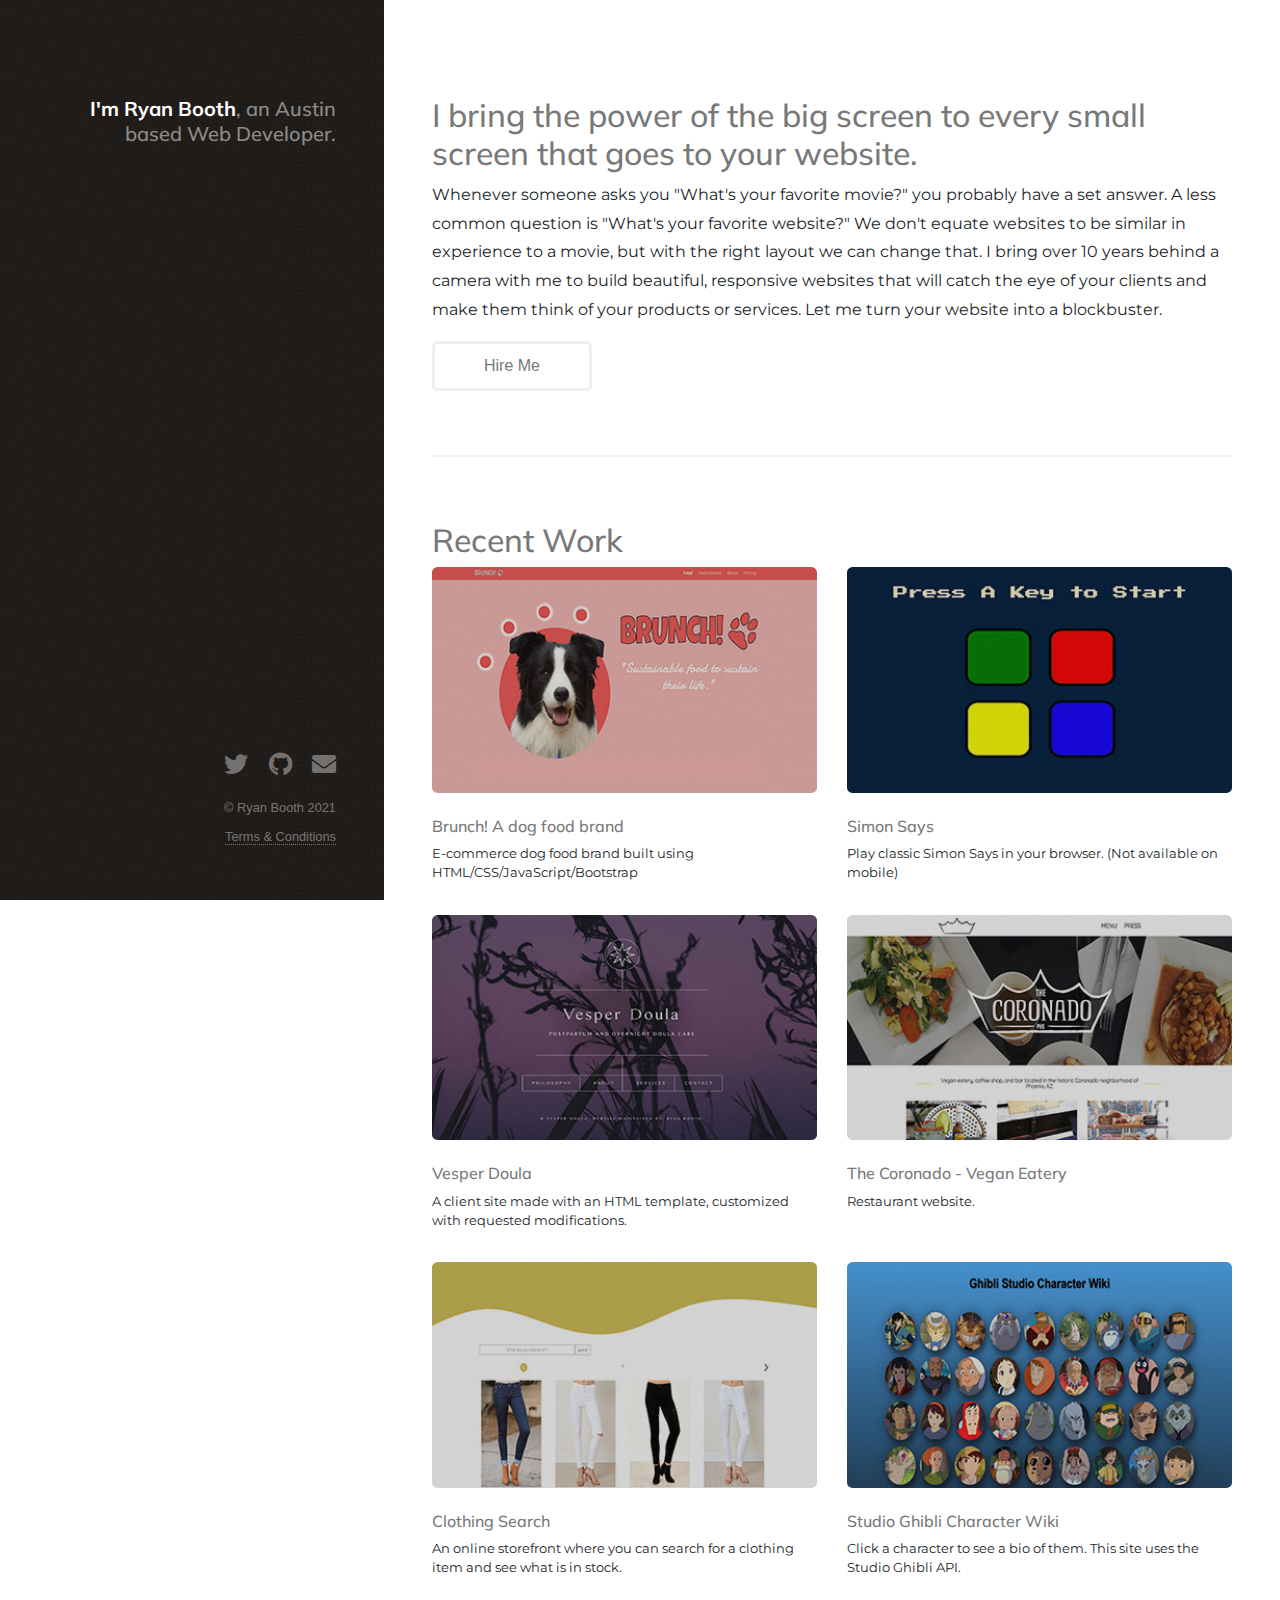
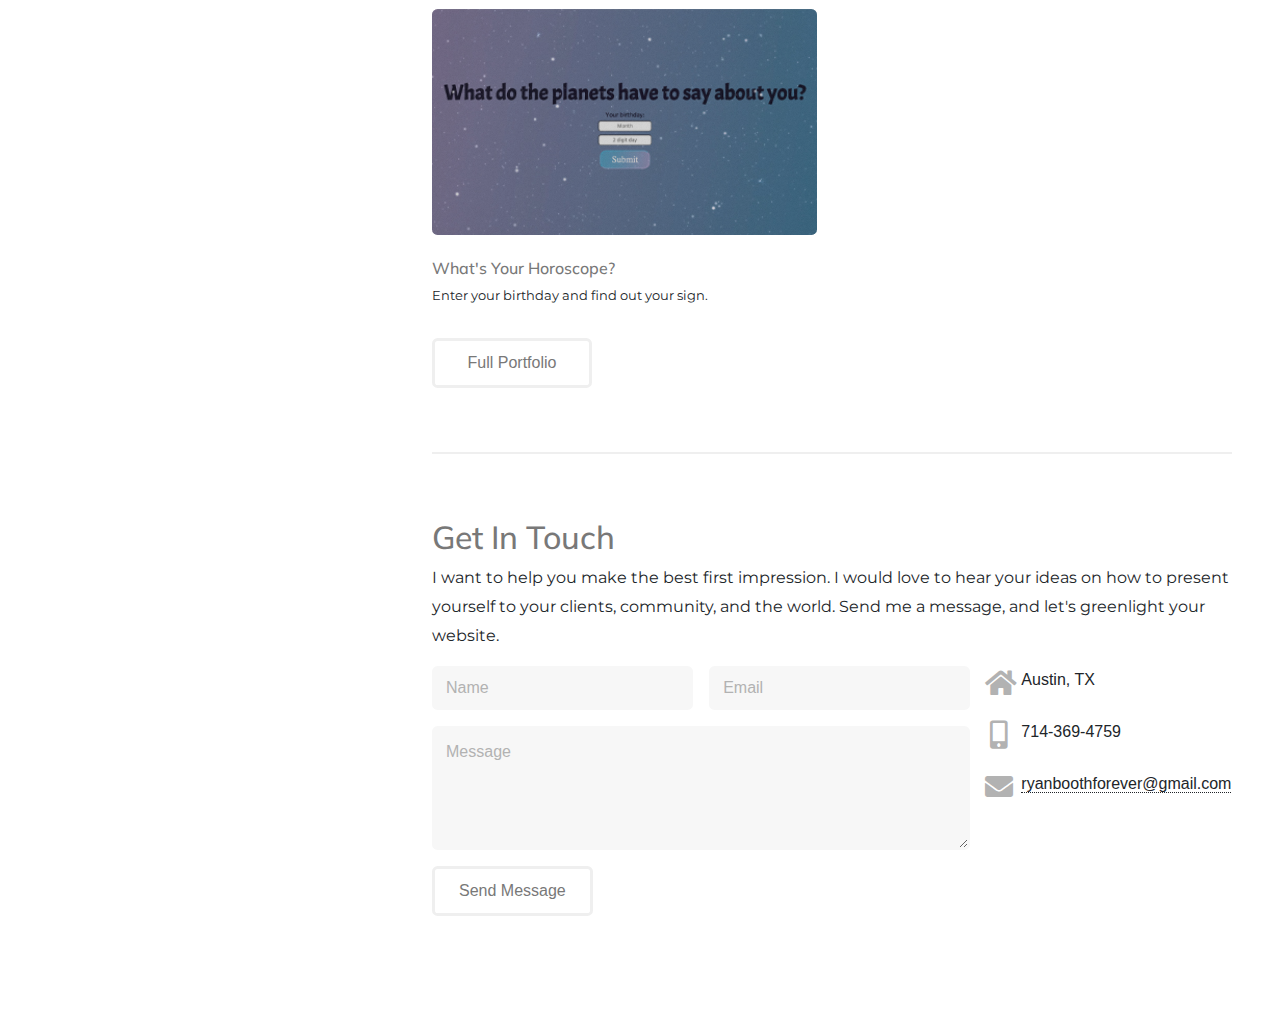
==== index.html @ b6156a95 "Different sized clothing search photo" ====
<!DOCTYPE HTML>
<html>

<head>
	<title>Ryan Booth: Web Developer</title>
	<meta charset="utf-8" />
	<meta name="viewport" content="width=device-width, initial-scale=1, user-scalable=no" />
	<!--Fonts-->
	<link href="https://fonts.googleapis.com/css2?family=Mulish:wght@300;400;500&display=swap" rel="stylesheet">
	<link rel="preconnect" href="https://fonts.gstatic.com">
	<link rel="preconnect" href="https://fonts.gstatic.com">
	<link href="https://fonts.googleapis.com/css2?family=Montserrat&display=swap" rel="stylesheet">
	<!--CSS-->
	<link rel="stylesheet" href="assets/css/main.css" />
	<link rel="stylesheet" href="https://stackpath.bootstrapcdn.com/bootstrap/4.3.1/css/bootstrap.min.css"
		integrity="sha384-ggOyR0iXCbMQv3Xipma34MD+dH/1fQ784/j6cY/iJTQUOhcWr7x9JvoRxT2MZw1T" crossorigin="anonymous">

</head>

<body class="is-preload">

	<!-- Header -->
	<header id="header">
		<div class="inner">

			<h1><strong>I'm Ryan Booth</strong>, an Austin based<br>
				<span class="my-noun">Web Developer.</span>
		</div>
	</header>

	<!-- Main -->
	<div id="main">

		<!-- One -->
		<section id="one">
			<header class="major">
				<h2>I bring the power of the big screen to every small screen that goes to your website.</h2>
			</header>
			<p>Whenever someone asks you "What's your favorite movie?" you probably have a set answer. A less common
				question is "What's your favorite website?" We don't equate websites to be similar in experience to a
				movie, but with the right layout we can change that. I bring over 10 years behind a camera with me to
				build beautiful, responsive websites that will catch the eye of your clients and make them think of your
				products or services. Let me turn your website into a blockbuster.</p>
			<ul class="actions">
				<li><a href="#three" class="button">Hire Me</a></li>
			</ul>
		</section>

		<!-- Two -->
		<section id="two">
			<h2>Recent Work</h2>
			<div class="row">
				<article class="col-6 col-12-xsmall work-item">
					<a href="https://ryanboothforever.github.io/BRUNCH/" class="image fit thumb"><img
							src="images/thumbs/brunch.jpg" alt="" /></a>
					<h3>Brunch! A dog food brand</h3>
					<p>E-commerce dog food brand built using HTML/CSS/JavaScript/Bootstrap</p>
				</article>
				<article class="col-6 col-12-xsmall work-item">
					<a href="https://ryanboothforever.github.io/simon/" class="image fit thumb"><img
							src="images/thumbs/simon.jpg" alt="" /></a>
					<h3>Simon Says</h3>
					<p>Play classic Simon Says in your browser. (Not available on mobile)</p>
				</article>
				<article class="col-6 col-12-xsmall work-item">
					<a href="https://vesperdoula.com" class="image fit thumb"><img src="images/thumbs/vesper.jpg"
							alt="" /></a>
					<h3>Vesper Doula</h3>
					<p>A client site made with an HTML template, customized with requested modifications.</p>
				</article>
				<article class="col-6 col-12-xsmall work-item">
					<a href="https://thecoronadophx.com" class="image fit thumb"><img src="images/thumbs/coronado.jpg"
							alt="" /></a>
					<h3>The Coronado - Vegan Eatery</h3>
					<p>Restaurant website.</p>
				</article>
				<article class="col-6 col-12-xsmall work-item">
					<a href="https://clothing-brand-search.herokuapp.com/" class="image fit thumb"><img
							src="images/thumbs/clothes-search.jpg" alt="" /></a>
					<h3>Clothing Search</h3>
					<p>An online storefront where you can search for a clothing item and see what is in stock.
					</p>
				</article>
				<article class="col-6 col-12-xsmall work-item">
					<a href="https://ryanboothforever.github.io/ghibliapisite/" class="image fit thumb"><img
							src="images/thumbs/ghibli.jpg" alt="" /></a>
					<h3>Studio Ghibli Character Wiki</h3>
					<p>Click a character to see a bio of them. This site uses the Studio Ghibli API.</p>
				</article>
				<article class="col-6 col-12-xsmall work-item">
					<a href="https://ryanboothforever.github.io/horoscope/" class="image fit thumb"><img
							src="images/thumbs/horoscope2.jpg" alt="" /></a>
					<h3>What's Your Horoscope?</h3>
					<p>Enter your birthday and find out your sign.</p>
				</article>
			</div>
			<ul class="actions">
				<li><a href="https://github.com/ryanboothforever" class="button">Full Portfolio</a></li>
			</ul>
		</section>

		<!-- Three -->
		<section id="three">
			<h2>Get In Touch</h2>
			<p>I want to help you make the best first impression. I would love to hear your ideas on how to present
				yourself to your clients, community, and the world. Send me a message, and let's greenlight your
				website.</p>
			<div class="row">
				<div class="col-8 col-12-small">
					<!-- <form action="https://formspree.io/f/xoqpyeky" method="POST"> -->
					<form action="#" method="POST" netlify>
						<div class="row gtr-uniform gtr-50">
							<div class="col-6 col-12-xsmall"><input type="text" name="name" id="name"
									placeholder="Name" /></div>
							<div class="col-6 col-12-xsmall"><input type="email" name="_replyto" id="email"
									placeholder="Email" /></div>
							<div class="col-12"><textarea type="text" name="message" id="message" placeholder="Message"
									rows="4"></textarea>
							</div>
							<ul class="actions">
								<li><input type="submit" value="Send Message" /></li>
							</ul>
						</div>
					</form>

				</div>
				<div class="col-4 col-12-small contact">
					<ul class="labeled-icons">
						<li>
							<h3 class="icon solid fa-home"><span class="label"></span></h3>
							Austin, TX
						</li>
						<li>
							<h3 class="icon solid fa-mobile-alt"><span class="label">Phone</span></h3>
							714-369-4759
						</li>
						<li>
							<h3 class="icon solid fa-envelope"><span class="label">Email</span></h3>
							<a href="#">ryanboothforever@gmail.com</a>
						</li>
					</ul>
				</div>
			</div>
		</section>
		<!-- Calendly badge widget begin -->
		<!-- <div>
	<link href="https://assets.calendly.com/assets/external/widget.css" rel="stylesheet">
	<script src="https://assets.calendly.com/assets/external/widget.js" type="text/javascript" async></script>
	<script type="text/javascript">
		window.onload = function () {
			Calendly.initBadgeWidget({
				url: 'https://calendly.com/ryanboothforever/website-idea-chat',
				text: 'Schedule time with me',
				color: '#00a2ff',
				textColor: '#ffffff',
				branding: false
			});
		}
	</script>
				</div> -->

		<!-- Calendly badge widget end -->
		<!-- Four -->
		<!--
	</div>

	<!-- Footer -->
		<footer id="footer">
			<div class="inner">
				<ul class="icons">
					<li><a href="https://twitter.com/ryanbooth4ever" class="icon brands fa-twitter"><span
								class="label">Twitter</span></a></li>
					<li><a href="https://github.com/ryanboothforever" class="icon brands fa-github"><span
								class="label">Github</span></a></li>
					<li><a href="mailto:ryanboothforever@gmail.com" class="icon solid fa-envelope"><span
								class="label">Email</span></a></li>
				</ul>
				<ul class="copyright">
					<li>&copy; Ryan Booth 2021</li>
					<li><a href="./terms-and-conditions.html">Terms & Conditions</a></li>
				</ul>
			</div>
		</footer>

		<!-- Scripts -->
		<script src="https://ajax.googleapis.com/ajax/libs/jquery/2.1.4/jquery.min.js"></script>
		<script src="https://code.jquery.com/jquery-3.2.1.slim.min.js"
			integrity="sha384-KJ3o2DKtIkvYIK3UENzmM7KCkRr/rE9/Qpg6aAZGJwFDMVNA/GpGFF93hXpG5KkN" crossorigin="anonymous">
		</script>
		<script src="https://cdnjs.cloudflare.com/ajax/libs/popper.js/1.12.9/umd/popper.min.js"
			integrity="sha384-ApNbgh9B+Y1QKtv3Rn7W3mgPxhU9K/ScQsAP7hUibX39j7fakFPskvXusvfa0b4Q" crossorigin="anonymous">
		</script>
		<script src="https://maxcdn.bootstrapcdn.com/bootstrap/4.0.0/js/bootstrap.min.js"
			integrity="sha384-JZR6Spejh4U02d8jOt6vLEHfe/JQGiRRSQQxSfFWpi1MquVdAyjUar5+76PVCmYl" crossorigin="anonymous">
		</script>
		<script src="assets/js/jquery.min.js"></script>
		<!-- <script src="assets/js/jquery.poptrox.min.js"></script> -->
		<script src="assets/js/browser.min.js"></script>
		<script src="assets/js/breakpoints.min.js"></script>
		<script src="assets/js/util.js"></script>
		<script src="assets/js/main.js"></script>

</body>

</html>
---- assets/css/main.css ----
@import url("fontawesome-all.min.css");
@import url("https://fonts.googleapis.com/css?family=Source+Sans+Pro:400,400italic");

html, body, div, span, applet, object,
iframe, h1, h2, h3, h4, h5, h6, p, blockquote,
pre, a, abbr, acronym, address, big, cite,
code, del, dfn, em, img, ins, kbd, q, s, samp,
small, strike, strong, sub, sup, tt, var, b,
u, i, center, dl, dt, dd, ol, ul, li, fieldset,
form, label, legend, table, caption, tbody,
tfoot, thead, tr, th, td, article, aside,
canvas, details, embed, figure, figcaption,
footer, header, hgroup, menu, nav, output, ruby,
section, summary, time, mark, audio, video {
	margin: 0;
	padding: 0;
	border: 0;
	font-size: 100%;
	font: inherit;
	vertical-align: baseline;}

article, aside, details, figcaption, figure,
footer, header, hgroup, menu, nav, section {
	display: block;}

body {
	line-height: 1;
}

ol, ul {
	list-style: none;
}

blockquote, q {
	quotes: none;
}

	blockquote:before, blockquote:after, q:before, q:after {
		content: '';
		content: none;
	}

table {
	border-collapse: collapse;
	border-spacing: 0;
}

body {
	-webkit-text-size-adjust: none;
}

mark {
	background-color: transparent;
	color: inherit;
}

input::-moz-focus-inner {
	border: 0;
	padding: 0;
}

input, select, textarea {
	-moz-appearance: none;
	-webkit-appearance: none;
	-ms-appearance: none;
	appearance: none;
}

/* Basic */

	html {
		box-sizing: border-box;
	}

	*, *:before, *:after {
		box-sizing: inherit;
	}

	body {
		background: #fff;
	}

		body.is-preload *, body.is-preload *:before, body.is-preload *:after {
			-moz-animation: none !important;
			-webkit-animation: none !important;
			-ms-animation: none !important;
			animation: none !important;
			-moz-transition: none !important;
			-webkit-transition: none !important;
			-ms-transition: none !important;
			transition: none !important;
		}

	body, input, select, textarea {
		color: #a2a2a2;
		font-family: "Source Sans Pro", Helvetica, sans-serif;
		font-size: 62.5%;
		font-weight: 400;
		line-height: 1.75em;
	}

	a {
		-moz-transition: color 0.2s ease-in-out, border-color 0.2s ease-in-out;
		-webkit-transition: color 0.2s ease-in-out, border-color 0.2s ease-in-out;
		-ms-transition: color 0.2s ease-in-out, border-color 0.2s ease-in-out;
		transition: color 0.2s ease-in-out, border-color 0.2s ease-in-out;
		border-bottom: dotted 1px;
		color: #49bf9d;
		text-decoration: none;
	}

		a:hover {
			border-bottom-color: transparent;
			color: #49bf9d !important;
			text-decoration: none;
		}

	strong, b {
		color: #787878;
		font-weight: 400;
	}

	em, i {
		font-style: italic;
	}

	p {
		font-family: "Montserrat", sans-serif;
		margin: 0 0 2em 0;
		line-height: 1.8rem;
	}

	h1, h2, h3, h4, h5, h6 {
		font-family: "Mulish", sans-serif;
		color: #787878;
		font-weight: 400;
		line-height: 1em;
		margin: 0 0 1em 0;
	}

		h1 a, h2 a, h3 a, h4 a, h5 a, h6 a {
			color: inherit;
			text-decoration: none;
		}

	h1 {
		
		font-size: 2em;
		line-height: 1em;
	}

	h2 {
		
		font-weight: 300;
		font-size: 1.5em;
		line-height: 1.5em;
	}

	h3 {
		font-size: 1.25em;
		line-height: 1.5em;
	}

	h4 {
		font-size: 1.1em;
		line-height: 1.5em;
	}

	h5 {
		font-size: 0.9em;
		line-height: 1.5em;
	}

	h6 {
		font-size: 0.7em;
		line-height: 1.5em;
	}

	sub {
		font-size: 0.8em;
		position: relative;
		top: 0.5em;
	}

	sup {
		font-size: 0.8em;
		position: relative;
		top: -0.5em;
	}

	hr {
		border: 0;
		border-bottom: solid 2px #efefef;
		margin: 2em 0;
	}

		hr.major {
			margin: 3em 0;
		}

	blockquote {
		border-left: solid 6px #efefef;
		font-style: italic;
		margin: 0 0 2em 0;
		padding: 0.5em 0 0.5em 1.5em;
	}

	code {
		background: #f7f7f7;
		border-radius: 0.35em;
		border: solid 2px #efefef;
		font-family: "Courier New", monospace;
		font-size: 0.9em;
		margin: 0 0.25em;
		padding: 0.25em 0.65em;
	}

	pre {
		-webkit-overflow-scrolling: touch;
		font-family: "Courier New", monospace;
		font-size: 0.9em;
		margin: 0 0 2em 0;
	}

		pre code {
			display: block;
			line-height: 1.75em;
			padding: 1em 1.5em;
			overflow-x: auto;
		}

	.align-left {
		text-align: left;
	}

	.align-center {
		text-align: center;
	}

	.align-right {
		text-align: right;
	}

/* Container */

	.container {
		margin: 0 auto;
		max-width: calc(100% - 4em);
		width: 100%;
	}

		.container.xsmall {
			width: 25%;
		}

		.container.small {
			width: 50%;
		}

		.container.medium {
			width: 75%;
		}

		.container.large {
			width: 125%;
		}

		.container.xlarge {
			width: 150%;
		}

		.container.max {
			width: 100%;
		}

		@media screen and (max-width: 980px) {

			.container {
				width: 100% !important;
				max-width: 100% !important;
			}

		}

		@media screen and (max-width: 480px) {

			.container {
				max-width: calc(100% - 3em);
			}

		}

/* Row */

	.row {
		display: flex;
		flex-wrap: wrap;
		box-sizing: border-box;
		align-items: stretch;
	}

		.row > * {
			box-sizing: border-box;
		}

		.row.gtr-uniform > * > :last-child {
			margin-bottom: 0;
		}

		.row.aln-left {
			justify-content: flex-start;
		}

		.row.aln-center {
			justify-content: center;
		}

		.row.aln-right {
			justify-content: flex-end;
		}

		.row.aln-top {
			align-items: flex-start;
		}

		.row.aln-middle {
			align-items: center;
		}

		.row.aln-bottom {
			align-items: flex-end;
		}

		.row > .imp {
			order: -1;
		}

		.row > .col-1 {
			width: 8.33333%;
		}

		.row > .off-1 {
			margin-left: 8.33333%;
		}

		.row > .col-2 {
			width: 16.66667%;
		}

		.row > .off-2 {
			margin-left: 16.66667%;
		}

		.row > .col-3 {
			width: 25%;
		}

		.row > .off-3 {
			margin-left: 25%;
		}

		.row > .col-4 {
			width: 33.33333%;
		}

		.row > .off-4 {
			margin-left: 33.33333%;
		}

		.row > .col-5 {
			width: 41.66667%;
		}

		.row > .off-5 {
			margin-left: 41.66667%;
		}

		.row > .col-6 {
			width: 50%;
		}

		.row > .off-6 {
			margin-left: 50%;
		}

		.row > .col-7 {
			width: 58.33333%;
		}

		.row > .off-7 {
			margin-left: 58.33333%;
		}

		.row > .col-8 {
			width: 66.66667%;
		}

		.row > .off-8 {
			margin-left: 66.66667%;
		}

		.row > .col-9 {
			width: 75%;
		}

		.row > .off-9 {
			margin-left: 75%;
		}

		.row > .col-10 {
			width: 83.33333%;
		}

		.row > .off-10 {
			margin-left: 83.33333%;
		}

		.row > .col-11 {
			width: 91.66667%;
		}

		.row > .off-11 {
			margin-left: 91.66667%;
		}

		.row > .col-12 {
			width: 100%;
		}

		.row > .off-12 {
			margin-left: 100%;
		}

		.row.gtr-0 {
			margin-top: 0;
			margin-left: 0em;
		}

			.row.gtr-0 > * {
				padding: 0 0 0 0em;
			}

			.row.gtr-0.gtr-uniform {
				margin-top: 0em;
			}

				.row.gtr-0.gtr-uniform > * {
					padding-top: 0em;
				}

		.row.gtr-25 {
			margin-top: 0;
			margin-left: -0.625em;
		}

			.row.gtr-25 > * {
				padding: 0 0 0 0.625em;
			}

			.row.gtr-25.gtr-uniform {
				margin-top: -0.625em;
			}

				.row.gtr-25.gtr-uniform > * {
					padding-top: 0.625em;
				}

		.row.gtr-50 {
			margin-top: 0;
			margin-left: -1.25em;
		}

			.row.gtr-50 > * {
				padding: 0 0 0 1.25em;
			}

			.row.gtr-50.gtr-uniform {
				margin-top: -1.25em;
			}

				.row.gtr-50.gtr-uniform > * {
					padding-top: 1.25em;
				}

		.row {
			margin-top: 0;
			margin-left: -2.5em;
		}

			.row > * {
				padding: 0 0 0 2.5em;
			}

			.row.gtr-uniform {
				margin-top: -2.5em;
			}

				.row.gtr-uniform > * {
					padding-top: 2.5em;
				}

		.row.gtr-150 {
			margin-top: 0;
			margin-left: -3.75em;
		}

			.row.gtr-150 > * {
				padding: 0 0 0 3.75em;
			}

			.row.gtr-150.gtr-uniform {
				margin-top: -3.75em;
			}

				.row.gtr-150.gtr-uniform > * {
					padding-top: 3.75em;
				}

		.row.gtr-200 {
			margin-top: 0;
			margin-left: -5em;
		}

			.row.gtr-200 > * {
				padding: 0 0 0 5em;
			}

			.row.gtr-200.gtr-uniform {
				margin-top: -5em;
			}

				.row.gtr-200.gtr-uniform > * {
					padding-top: 5em;
				}

		@media screen and (max-width: 1800px) {

			.row {
				display: flex;
				flex-wrap: wrap;
				box-sizing: border-box;
				align-items: stretch;
			}

				.row > * {
					box-sizing: border-box;
				}

				.row.gtr-uniform > * > :last-child {
					margin-bottom: 0;
				}

				.row.aln-left {
					justify-content: flex-start;
				}

				.row.aln-center {
					justify-content: center;
				}

				.row.aln-right {
					justify-content: flex-end;
				}

				.row.aln-top {
					align-items: flex-start;
				}

				.row.aln-middle {
					align-items: center;
				}

				.row.aln-bottom {
					align-items: flex-end;
				}

				.row > .imp-xlarge {
					order: -1;
				}

				.row > .col-1-xlarge {
					width: 8.33333%;
				}

				.row > .off-1-xlarge {
					margin-left: 8.33333%;
				}

				.row > .col-2-xlarge {
					width: 16.66667%;
				}

				.row > .off-2-xlarge {
					margin-left: 16.66667%;
				}

				.row > .col-3-xlarge {
					width: 25%;
				}

				.row > .off-3-xlarge {
					margin-left: 25%;
				}

				.row > .col-4-xlarge {
					width: 33.33333%;
				}

				.row > .off-4-xlarge {
					margin-left: 33.33333%;
				}

				.row > .col-5-xlarge {
					width: 41.66667%;
				}

				.row > .off-5-xlarge {
					margin-left: 41.66667%;
				}

				.row > .col-6-xlarge {
					width: 50%;
				}

				.row > .off-6-xlarge {
					margin-left: 50%;
				}

				.row > .col-7-xlarge {
					width: 58.33333%;
				}

				.row > .off-7-xlarge {
					margin-left: 58.33333%;
				}

				.row > .col-8-xlarge {
					width: 66.66667%;
				}

				.row > .off-8-xlarge {
					margin-left: 66.66667%;
				}

				.row > .col-9-xlarge {
					width: 75%;
				}

				.row > .off-9-xlarge {
					margin-left: 75%;
				}

				.row > .col-10-xlarge {
					width: 83.33333%;
				}

				.row > .off-10-xlarge {
					margin-left: 83.33333%;
				}

				.row > .col-11-xlarge {
					width: 91.66667%;
				}

				.row > .off-11-xlarge {
					margin-left: 91.66667%;
				}

				.row > .col-12-xlarge {
					width: 100%;
				}

				.row > .off-12-xlarge {
					margin-left: 100%;
				}

				.row.gtr-0 {
					margin-top: 0;
					margin-left: 0em;
				}

					.row.gtr-0 > * {
						padding: 0 0 0 0em;
					}

					.row.gtr-0.gtr-uniform {
						margin-top: 0em;
					}

						.row.gtr-0.gtr-uniform > * {
							padding-top: 0em;
						}

				.row.gtr-25 {
					margin-top: 0;
					margin-left: -0.625em;
				}

					.row.gtr-25 > * {
						padding: 0 0 0 0.625em;
					}

					.row.gtr-25.gtr-uniform {
						margin-top: -0.625em;
					}

						.row.gtr-25.gtr-uniform > * {
							padding-top: 0.625em;
						}

				.row.gtr-50 {
					margin-top: 0;
					margin-left: -1.25em;
				}

					.row.gtr-50 > * {
						padding: 0 0 0 1.25em;
					}

					.row.gtr-50.gtr-uniform {
						margin-top: -1.25em;
					}

						.row.gtr-50.gtr-uniform > * {
							padding-top: 1.25em;
						}

				.row {
					margin-top: 0;
					margin-left: -2.5em;
				}

					.row > * {
						padding: 0 0 0 2.5em;
					}

					.row.gtr-uniform {
						margin-top: -2.5em;
					}

						.row.gtr-uniform > * {
							padding-top: 2.5em;
						}

				.row.gtr-150 {
					margin-top: 0;
					margin-left: -3.75em;
				}

					.row.gtr-150 > * {
						padding: 0 0 0 3.75em;
					}

					.row.gtr-150.gtr-uniform {
						margin-top: -3.75em;
					}

						.row.gtr-150.gtr-uniform > * {
							padding-top: 3.75em;
						}

				.row.gtr-200 {
					margin-top: 0;
					margin-left: -5em;
				}

					.row.gtr-200 > * {
						padding: 0 0 0 5em;
					}

					.row.gtr-200.gtr-uniform {
						margin-top: -5em;
					}

						.row.gtr-200.gtr-uniform > * {
							padding-top: 5em;
						}

		}

		@media screen and (max-width: 1280px) {

			.row {
				display: flex;
				flex-wrap: wrap;
				box-sizing: border-box;
				align-items: stretch;
			}

				.row > * {
					box-sizing: border-box;
				}

				.row.gtr-uniform > * > :last-child {
					margin-bottom: 0;
				}

				.row.aln-left {
					justify-content: flex-start;
				}

				.row.aln-center {
					justify-content: center;
				}

				.row.aln-right {
					justify-content: flex-end;
				}

				.row.aln-top {
					align-items: flex-start;
				}

				.row.aln-middle {
					align-items: center;
				}

				.row.aln-bottom {
					align-items: flex-end;
				}

				.row > .imp-large {
					order: -1;
				}

				.row > .col-1-large {
					width: 8.33333%;
				}

				.row > .off-1-large {
					margin-left: 8.33333%;
				}

				.row > .col-2-large {
					width: 16.66667%;
				}

				.row > .off-2-large {
					margin-left: 16.66667%;
				}

				.row > .col-3-large {
					width: 25%;
				}

				.row > .off-3-large {
					margin-left: 25%;
				}

				.row > .col-4-large {
					width: 33.33333%;
				}

				.row > .off-4-large {
					margin-left: 33.33333%;
				}

				.row > .col-5-large {
					width: 41.66667%;
				}

				.row > .off-5-large {
					margin-left: 41.66667%;
				}

				.row > .col-6-large {
					width: 50%;
				}

				.row > .off-6-large {
					margin-left: 50%;
				}

				.row > .col-7-large {
					width: 58.33333%;
				}

				.row > .off-7-large {
					margin-left: 58.33333%;
				}

				.row > .col-8-large {
					width: 66.66667%;
				}

				.row > .off-8-large {
					margin-left: 66.66667%;
				}

				.row > .col-9-large {
					width: 75%;
				}

				.row > .off-9-large {
					margin-left: 75%;
				}

				.row > .col-10-large {
					width: 83.33333%;
				}

				.row > .off-10-large {
					margin-left: 83.33333%;
				}

				.row > .col-11-large {
					width: 91.66667%;
				}

				.row > .off-11-large {
					margin-left: 91.66667%;
				}

				.row > .col-12-large {
					width: 100%;
				}

				.row > .off-12-large {
					margin-left: 100%;
				}

				.row.gtr-0 {
					margin-top: 0;
					margin-left: 0em;
				}

					.row.gtr-0 > * {
						padding: 0 0 0 0em;
					}

					.row.gtr-0.gtr-uniform {
						margin-top: 0em;
					}

						.row.gtr-0.gtr-uniform > * {
							padding-top: 0em;
						}

				.row.gtr-25 {
					margin-top: 0;
					margin-left: -0.5em;
				}

					.row.gtr-25 > * {
						padding: 0 0 0 0.5em;
					}

					.row.gtr-25.gtr-uniform {
						margin-top: -0.5em;
					}

						.row.gtr-25.gtr-uniform > * {
							padding-top: 0.5em;
						}

				.row.gtr-50 {
					margin-top: 0;
					margin-left: -1em;
				}

					.row.gtr-50 > * {
						padding: 0 0 0 1em;
					}

					.row.gtr-50.gtr-uniform {
						margin-top: -1em;
					}

						.row.gtr-50.gtr-uniform > * {
							padding-top: 1em;
						}

				.row {
					margin-top: 0;
					margin-left: -2em;
				}

					.row > * {
						padding: 0 0 0 2em;
					}

					.row.gtr-uniform {
						margin-top: -2em;
					}

						.row.gtr-uniform > * {
							padding-top: 2em;
						}

				.row.gtr-150 {
					margin-top: 0;
					margin-left: -3em;
				}

					.row.gtr-150 > * {
						padding: 0 0 0 3em;
					}

					.row.gtr-150.gtr-uniform {
						margin-top: -3em;
					}

						.row.gtr-150.gtr-uniform > * {
							padding-top: 3em;
						}

				.row.gtr-200 {
					margin-top: 0;
					margin-left: -4em;
				}

					.row.gtr-200 > * {
						padding: 0 0 0 4em;
					}

					.row.gtr-200.gtr-uniform {
						margin-top: -4em;
					}

						.row.gtr-200.gtr-uniform > * {
							padding-top: 4em;
						}

		}

		@media screen and (max-width: 980px) {

			.row {
				display: flex;
				flex-wrap: wrap;
				box-sizing: border-box;
				align-items: stretch;
			}

				.row > * {
					box-sizing: border-box;
				}

				.row.gtr-uniform > * > :last-child {
					margin-bottom: 0;
				}

				.row.aln-left {
					justify-content: flex-start;
				}

				.row.aln-center {
					justify-content: center;
				}

				.row.aln-right {
					justify-content: flex-end;
				}

				.row.aln-top {
					align-items: flex-start;
				}

				.row.aln-middle {
					align-items: center;
				}

				.row.aln-bottom {
					align-items: flex-end;
				}

				.row > .imp-medium {
					order: -1;
				}

				.row > .col-1-medium {
					width: 8.33333%;
				}

				.row > .off-1-medium {
					margin-left: 8.33333%;
				}

				.row > .col-2-medium {
					width: 16.66667%;
				}

				.row > .off-2-medium {
					margin-left: 16.66667%;
				}

				.row > .col-3-medium {
					width: 25%;
				}

				.row > .off-3-medium {
					margin-left: 25%;
				}

				.row > .col-4-medium {
					width: 33.33333%;
				}

				.row > .off-4-medium {
					margin-left: 33.33333%;
				}

				.row > .col-5-medium {
					width: 41.66667%;
				}

				.row > .off-5-medium {
					margin-left: 41.66667%;
				}

				.row > .col-6-medium {
					width: 50%;
				}

				.row > .off-6-medium {
					margin-left: 50%;
				}

				.row > .col-7-medium {
					width: 58.33333%;
				}

				.row > .off-7-medium {
					margin-left: 58.33333%;
				}

				.row > .col-8-medium {
					width: 66.66667%;
				}

				.row > .off-8-medium {
					margin-left: 66.66667%;
				}

				.row > .col-9-medium {
					width: 75%;
				}

				.row > .off-9-medium {
					margin-left: 75%;
				}

				.row > .col-10-medium {
					width: 83.33333%;
				}

				.row > .off-10-medium {
					margin-left: 83.33333%;
				}

				.row > .col-11-medium {
					width: 91.66667%;
				}

				.row > .off-11-medium {
					margin-left: 91.66667%;
				}

				.row > .col-12-medium {
					width: 100%;
				}

				.row > .off-12-medium {
					margin-left: 100%;
				}

				.row.gtr-0 {
					margin-top: 0;
					margin-left: 0em;
				}

					.row.gtr-0 > * {
						padding: 0 0 0 0em;
					}

					.row.gtr-0.gtr-uniform {
						margin-top: 0em;
					}

						.row.gtr-0.gtr-uniform > * {
							padding-top: 0em;
						}

				.row.gtr-25 {
					margin-top: 0;
					margin-left: -0.5em;
				}

					.row.gtr-25 > * {
						padding: 0 0 0 0.5em;
					}

					.row.gtr-25.gtr-uniform {
						margin-top: -0.5em;
					}

						.row.gtr-25.gtr-uniform > * {
							padding-top: 0.5em;
						}

				.row.gtr-50 {
					margin-top: 0;
					margin-left: -1em;
				}

					.row.gtr-50 > * {
						padding: 0 0 0 1em;
					}

					.row.gtr-50.gtr-uniform {
						margin-top: -1em;
					}

						.row.gtr-50.gtr-uniform > * {
							padding-top: 1em;
						}

				.row {
					margin-top: 0;
					margin-left: -2em;
				}

					.row > * {
						padding: 0 0 0 2em;
					}

					.row.gtr-uniform {
						margin-top: -2em;
					}

						.row.gtr-uniform > * {
							padding-top: 2em;
						}

				.row.gtr-150 {
					margin-top: 0;
					margin-left: -3em;
				}

					.row.gtr-150 > * {
						padding: 0 0 0 3em;
					}

					.row.gtr-150.gtr-uniform {
						margin-top: -3em;
					}

						.row.gtr-150.gtr-uniform > * {
							padding-top: 3em;
						}

				.row.gtr-200 {
					margin-top: 0;
					margin-left: -4em;
				}

					.row.gtr-200 > * {
						padding: 0 0 0 4em;
					}

					.row.gtr-200.gtr-uniform {
						margin-top: -4em;
					}

						.row.gtr-200.gtr-uniform > * {
							padding-top: 4em;
						}

		}

		@media screen and (max-width: 736px) {

			.row {
				display: flex;
				flex-wrap: wrap;
				box-sizing: border-box;
				align-items: stretch;
			}

				.row > * {
					box-sizing: border-box;
				}

				.row.gtr-uniform > * > :last-child {
					margin-bottom: 0;
				}

				.row.aln-left {
					justify-content: flex-start;
				}

				.row.aln-center {
					justify-content: center;
				}

				.row.aln-right {
					justify-content: flex-end;
				}

				.row.aln-top {
					align-items: flex-start;
				}

				.row.aln-middle {
					align-items: center;
				}

				.row.aln-bottom {
					align-items: flex-end;
				}

				.row > .imp-small {
					order: -1;
				}

				.row > .col-1-small {
					width: 8.33333%;
				}

				.row > .off-1-small {
					margin-left: 8.33333%;
				}

				.row > .col-2-small {
					width: 16.66667%;
				}

				.row > .off-2-small {
					margin-left: 16.66667%;
				}

				.row > .col-3-small {
					width: 25%;
				}

				.row > .off-3-small {
					margin-left: 25%;
				}

				.row > .col-4-small {
					width: 33.33333%;
				}

				.row > .off-4-small {
					margin-left: 33.33333%;
				}

				.row > .col-5-small {
					width: 41.66667%;
				}

				.row > .off-5-small {
					margin-left: 41.66667%;
				}

				.row > .col-6-small {
					width: 50%;
				}

				.row > .off-6-small {
					margin-left: 50%;
				}

				.row > .col-7-small {
					width: 58.33333%;
				}

				.row > .off-7-small {
					margin-left: 58.33333%;
				}

				.row > .col-8-small {
					width: 66.66667%;
				}

				.row > .off-8-small {
					margin-left: 66.66667%;
				}

				.row > .col-9-small {
					width: 75%;
				}

				.row > .off-9-small {
					margin-left: 75%;
				}

				.row > .col-10-small {
					width: 83.33333%;
				}

				.row > .off-10-small {
					margin-left: 83.33333%;
				}

				.row > .col-11-small {
					width: 91.66667%;
				}

				.row > .off-11-small {
					margin-left: 91.66667%;
				}

				.row > .col-12-small {
					width: 100%;
				}

				.row > .off-12-small {
					margin-left: 100%;
				}

				.row.gtr-0 {
					margin-top: 0;
					margin-left: 0em;
				}

					.row.gtr-0 > * {
						padding: 0 0 0 0em;
					}

					.row.gtr-0.gtr-uniform {
						margin-top: 0em;
					}

						.row.gtr-0.gtr-uniform > * {
							padding-top: 0em;
						}

				.row.gtr-25 {
					margin-top: 0;
					margin-left: -0.375em;
				}

					.row.gtr-25 > * {
						padding: 0 0 0 0.375em;
					}

					.row.gtr-25.gtr-uniform {
						margin-top: -0.375em;
					}

						.row.gtr-25.gtr-uniform > * {
							padding-top: 0.375em;
						}

				.row.gtr-50 {
					margin-top: 0;
					margin-left: -0.75em;
				}

					.row.gtr-50 > * {
						padding: 0 0 0 0.75em;
					}

					.row.gtr-50.gtr-uniform {
						margin-top: -0.75em;
					}

						.row.gtr-50.gtr-uniform > * {
							padding-top: 0.75em;
						}

				.row {
					margin-top: 0;
					margin-left: -1.5em;
				}

					.row > * {
						padding: 0 0 0 1.5em;
					}

					.row.gtr-uniform {
						margin-top: -1.5em;
					}

						.row.gtr-uniform > * {
							padding-top: 1.5em;
						}

				.row.gtr-150 {
					margin-top: 0;
					margin-left: -2.25em;
				}

					.row.gtr-150 > * {
						padding: 0 0 0 2.25em;
					}

					.row.gtr-150.gtr-uniform {
						margin-top: -2.25em;
					}

						.row.gtr-150.gtr-uniform > * {
							padding-top: 2.25em;
						}

				.row.gtr-200 {
					margin-top: 0;
					margin-left: -3em;
				}

					.row.gtr-200 > * {
						padding: 0 0 0 3em;
					}

					.row.gtr-200.gtr-uniform {
						margin-top: -3em;
					}

						.row.gtr-200.gtr-uniform > * {
							padding-top: 3em;
						}

		}

		@media screen and (max-width: 480px) {

			.row {
				display: flex;
				flex-wrap: wrap;
				box-sizing: border-box;
				align-items: stretch;
			}

				.row > * {
					box-sizing: border-box;
				}

				.row.gtr-uniform > * > :last-child {
					margin-bottom: 0;
				}

				.row.aln-left {
					justify-content: flex-start;
				}

				.row.aln-center {
					justify-content: center;
				}

				.row.aln-right {
					justify-content: flex-end;
				}

				.row.aln-top {
					align-items: flex-start;
				}

				.row.aln-middle {
					align-items: center;
				}

				.row.aln-bottom {
					align-items: flex-end;
				}

				.row > .imp-xsmall {
					order: -1;
				}

				.row > .col-1-xsmall {
					width: 8.33333%;
				}

				.row > .off-1-xsmall {
					margin-left: 8.33333%;
				}

				.row > .col-2-xsmall {
					width: 16.66667%;
				}

				.row > .off-2-xsmall {
					margin-left: 16.66667%;
				}

				.row > .col-3-xsmall {
					width: 25%;
				}

				.row > .off-3-xsmall {
					margin-left: 25%;
				}

				.row > .col-4-xsmall {
					width: 33.33333%;
				}

				.row > .off-4-xsmall {
					margin-left: 33.33333%;
				}

				.row > .col-5-xsmall {
					width: 41.66667%;
				}

				.row > .off-5-xsmall {
					margin-left: 41.66667%;
				}

				.row > .col-6-xsmall {
					width: 50%;
				}

				.row > .off-6-xsmall {
					margin-left: 50%;
				}

				.row > .col-7-xsmall {
					width: 58.33333%;
				}

				.row > .off-7-xsmall {
					margin-left: 58.33333%;
				}

				.row > .col-8-xsmall {
					width: 66.66667%;
				}

				.row > .off-8-xsmall {
					margin-left: 66.66667%;
				}

				.row > .col-9-xsmall {
					width: 75%;
				}

				.row > .off-9-xsmall {
					margin-left: 75%;
				}

				.row > .col-10-xsmall {
					width: 83.33333%;
				}

				.row > .off-10-xsmall {
					margin-left: 83.33333%;
				}

				.row > .col-11-xsmall {
					width: 91.66667%;
				}

				.row > .off-11-xsmall {
					margin-left: 91.66667%;
				}

				.row > .col-12-xsmall {
					width: 100%;
				}

				.row > .off-12-xsmall {
					margin-left: 100%;
				}

				.row.gtr-0 {
					margin-top: 0;
					margin-left: 0em;
				}

					.row.gtr-0 > * {
						padding: 0 0 0 0em;
					}

					.row.gtr-0.gtr-uniform {
						margin-top: 0em;
					}

						.row.gtr-0.gtr-uniform > * {
							padding-top: 0em;
						}

				.row.gtr-25 {
					margin-top: 0;
					margin-left: -0.375em;
				}

					.row.gtr-25 > * {
						padding: 0 0 0 0.375em;
					}

					.row.gtr-25.gtr-uniform {
						margin-top: -0.375em;
					}

						.row.gtr-25.gtr-uniform > * {
							padding-top: 0.375em;
						}

				.row.gtr-50 {
					margin-top: 0;
					margin-left: -0.75em;
				}

					.row.gtr-50 > * {
						padding: 0 0 0 0.75em;
					}

					.row.gtr-50.gtr-uniform {
						margin-top: -0.75em;
					}

						.row.gtr-50.gtr-uniform > * {
							padding-top: 0.75em;
						}

				.row {
					margin-top: 0;
					margin-left: -1.5em;
				}

					.row > * {
						padding: 0 0 0 1.5em;
					}

					.row.gtr-uniform {
						margin-top: -1.5em;
					}

						.row.gtr-uniform > * {
							padding-top: 1.5em;
						}

				.row.gtr-150 {
					margin-top: 0;
					margin-left: -2.25em;
				}

					.row.gtr-150 > * {
						padding: 0 0 0 2.25em;
					}

					.row.gtr-150.gtr-uniform {
						margin-top: -2.25em;
					}

						.row.gtr-150.gtr-uniform > * {
							padding-top: 2.25em;
						}

				.row.gtr-200 {
					margin-top: 0;
					margin-left: -3em;
				}

					.row.gtr-200 > * {
						padding: 0 0 0 3em;
					}

					.row.gtr-200.gtr-uniform {
						margin-top: -3em;
					}

						.row.gtr-200.gtr-uniform > * {
							padding-top: 3em;
						}

		}

/* Section/Article */

	section.special, article.special {
		text-align: center;
	}

	header p {
		color: #b2b2b2;
		position: relative;
		margin: 0 0 1.5em 0;
	}

	header h2 + p {
		font-size: 1.25em;
		margin-top: -1em;
		line-height: 1.5em;
	}

	header h3 + p {
		font-size: 1.1em;
		margin-top: -0.8em;
		line-height: 1.5em;
	}

	header h4 + p,
	header h5 + p,
	header h6 + p {
		font-size: 0.9em;
		margin-top: -0.6em;
		line-height: 1.5em;
	}

	header.major h2 {
		font-size: 2em;
	}

/* Form */

	form {
		margin: 0 0 2em 0;
	}

	label {
		color: #787878;
		display: block;
		font-size: 0.9em;
		font-weight: 400;
		margin: 0 0 1em 0;
	}

	input[type="text"],
	input[type="password"],
	input[type="email"],
	select,
	textarea {
		-moz-appearance: none;
		-webkit-appearance: none;
		-ms-appearance: none;
		appearance: none;
		background: #f7f7f7;
		border-radius: 0.35em;
		border: solid 2px transparent;
		color: inherit;
		display: block;
		outline: 0;
		padding: 0 0.75em;
		text-decoration: none;
		width: 100%;
	}

		input[type="text"]:invalid,
		input[type="password"]:invalid,
		input[type="email"]:invalid,
		select:invalid,
		textarea:invalid {
			box-shadow: none;
		}

		input[type="text"]:focus,
		input[type="password"]:focus,
		input[type="email"]:focus,
		select:focus,
		textarea:focus {
			border-color: #49bf9d;
		}

	select {
		background-image: url("data:image/svg+xml;charset=utf8,%3Csvg xmlns='http://www.w3.org/2000/svg' width='40' height='40' preserveAspectRatio='none' viewBox='0 0 40 40'%3E%3Cpath d='M9.4,12.3l10.4,10.4l10.4-10.4c0.2-0.2,0.5-0.4,0.9-0.4c0.3,0,0.6,0.1,0.9,0.4l3.3,3.3c0.2,0.2,0.4,0.5,0.4,0.9 c0,0.4-0.1,0.6-0.4,0.9L20.7,31.9c-0.2,0.2-0.5,0.4-0.9,0.4c-0.3,0-0.6-0.1-0.9-0.4L4.3,17.3c-0.2-0.2-0.4-0.5-0.4-0.9 c0-0.4,0.1-0.6,0.4-0.9l3.3-3.3c0.2-0.2,0.5-0.4,0.9-0.4S9.1,12.1,9.4,12.3z' fill='%23dfdfdf' /%3E%3C/svg%3E");
		background-size: 1.25rem;
		background-repeat: no-repeat;
		background-position: calc(100% - 1rem) center;
		height: 2.75em;
		padding-right: 2.75em;
		text-overflow: ellipsis;
	}

		select option {
			color: #787878;
			background: #fff;
		}

		select:focus::-ms-value {
			background-color: transparent;
		}

		select::-ms-expand {
			display: none;
		}

	input[type="text"],
	input[type="password"],
	input[type="email"],
	select {
		height: 2.75em;
	}

	textarea {
		padding: 0.75em;
	}

	input[type="checkbox"],
	input[type="radio"] {
		-moz-appearance: none;
		-webkit-appearance: none;
		-ms-appearance: none;
		appearance: none;
		display: block;
		float: left;
		margin-right: -2em;
		opacity: 0;
		width: 1em;
		z-index: -1;
	}

		input[type="checkbox"] + label,
		input[type="radio"] + label {
			text-decoration: none;
			color: #a2a2a2;
			cursor: pointer;
			display: inline-block;
			font-size: 1em;
			font-weight: 400;
			padding-left: 2.4em;
			padding-right: 0.75em;
			position: relative;
		}

			input[type="checkbox"] + label:before,
			input[type="radio"] + label:before {
				-moz-osx-font-smoothing: grayscale;
				-webkit-font-smoothing: antialiased;
				display: inline-block;
				font-style: normal;
				font-variant: normal;
				text-rendering: auto;
				line-height: 1;
				text-transform: none !important;
				font-family: 'Font Awesome 5 Free';
				font-weight: 900;
			}

			input[type="checkbox"] + label:before,
			input[type="radio"] + label:before {
				background: #f7f7f7;
				border-radius: 0.35em;
				border: solid 2px transparent;
				content: '';
				display: inline-block;
				font-size: 0.8em;
				height: 2.0625em;
				left: 0;
				line-height: 1.85625em;
				position: absolute;
				text-align: center;
				top: 0;
				width: 2.0625em;
			}

		input[type="checkbox"]:checked + label:before,
		input[type="radio"]:checked + label:before {
			background: #787878;
			border-color: #787878;
			color: #fff;
			content: '\f00c';
		}

		input[type="checkbox"]:focus + label:before,
		input[type="radio"]:focus + label:before {
			border-color: #49bf9d;
		}

	input[type="checkbox"] + label:before {
		border-radius: 0.35em;
	}

	input[type="radio"] + label:before {
		border-radius: 100%;
	}

	::-webkit-input-placeholder {
		color: #b2b2b2 !important;
		opacity: 1.0;
	}

	:-moz-placeholder {
		color: #b2b2b2 !important;
		opacity: 1.0;
	}

	::-moz-placeholder {
		color: #b2b2b2 !important;
		opacity: 1.0;
	}

	:-ms-input-placeholder {
		color: #b2b2b2 !important;
		opacity: 1.0;
	}

/* Box */

	.box {
		border-radius: 0.35em;
		border: solid 2px #efefef;
		margin-bottom: 2em;
		padding: 1.5em;
	}

		.box > :last-child,
		.box > :last-child > :last-child,
		.box > :last-child > :last-child > :last-child {
			margin-bottom: 0;
		}

		.box.alt {
			border: 0;
			border-radius: 0;
			padding: 0;
		}

/* Icon */

	.icon {
		text-decoration: none;
		border-bottom: none;
		position: relative;
	}

		.icon:before {
			-moz-osx-font-smoothing: grayscale;
			-webkit-font-smoothing: antialiased;
			display: inline-block;
			font-style: normal;
			font-variant: normal;
			text-rendering: auto;
			line-height: 1;
			text-transform: none !important;
			font-family: 'Font Awesome 5 Free';
			font-weight: 400;
		}

		.icon > .label {
			display: none;
		}

		.icon:before {
			line-height: inherit;
		}

		.icon.solid:before {
			font-weight: 900;
		}

		.icon.brands:before {
			font-family: 'Font Awesome 5 Brands';
		}

/* Image */

	.image {
		border-radius: 0.35em;
		border: 0;
		display: inline-block;
		position: relative;
	}

		.image:before {
			-moz-transition: opacity 0.2s ease-in-out;
			-webkit-transition: opacity 0.2s ease-in-out;
			-ms-transition: opacity 0.2s ease-in-out;
			transition: opacity 0.2s ease-in-out;
			background: url("images/overlay.png");
			border-radius: 0.35em;
			content: '';
			display: block;
			height: 100%;
			left: 0;
			opacity: 0.5;
			position: absolute;
			top: 0;
			width: 100%;
		}

		.image.thumb {
			text-align: center;
		}

			.image.thumb:after {
				-moz-transition: opacity 0.2s ease-in-out;
				-webkit-transition: opacity 0.2s ease-in-out;
				-ms-transition: opacity 0.2s ease-in-out;
				transition: opacity 0.2s ease-in-out;
				border-radius: 0.35em;
				border: solid 3px rgba(255, 255, 255, 0.5);
				color: #fff;
				content: 'View';
				display: inline-block;
				font-size: 0.8em;
				font-weight: 400;
				left: 50%;
				line-height: 2.25em;
				margin: -1.25em 0 0 -3em;
				opacity: 0;
				padding: 0 1.5em;
				position: absolute;
				text-align: center;
				text-decoration: none;
				top: 50%;
				white-space: nowrap;
			}

			.image.thumb:hover:after {
				opacity: 1.0;
			}

			.image.thumb:hover:before {
				background: url("images/overlay.png"), url("images/overlay.png");
				opacity: 1.0;
			}

		.image img {
			border-radius: 0.35em;
			display: block;
		}

		.image.left {
			float: left;
			margin: 0 1.5em 1em 0;
			top: 0.25em;
		}

		.image.right {
			float: right;
			margin: 0 0 1em 1.5em;
			top: 0.25em;
		}

		.image.left, .image.right {
			max-width: 40%;
		}

			.image.left img, .image.right img {
				width: 100%;
			}

		.image.fit {
			display: block;
			margin: 0 0 2em 0;
			width: 100%;
		}

			.image.fit img {
				width: 100%;
			}

		.image.avatar {
			border-radius: 10%;
		}

			.image.avatar:before {
				display: none;
			}

			.image.avatar img {
				border-radius: 100%;
				width: 100%;
			}

/* List */

	ol {
		list-style: decimal;
		margin: 0 0 2em 0;
		padding-left: 1.25em;
	}

		ol li {
			padding-left: 0.25em;
		}

	ul {
		list-style: disc;
		margin: 0 0 2em 0;
		padding-left: 1em;
	}

		ul li {
			padding-left: 0.5em;
		}

		ul.alt {
			list-style: none;
			padding-left: 0;
		}

			ul.alt li {
				border-top: solid 2px #efefef;
				padding: 0.5em 0;
			}

				ul.alt li:first-child {
					border-top: 0;
					padding-top: 0;
				}

	dl {
		margin: 0 0 2em 0;
	}

/* Icons */

	ul.icons {
		cursor: default;
		list-style: none;
		padding-left: 0;
	}

		ul.icons li {
			display: inline-block;
			padding: 0 1em 0 0;
		}

			ul.icons li:last-child {
				padding-right: 0;
			}

			ul.icons li .icon:before {
				font-size: 1.5em;
			}

/* Labeled Icons */

	ul.labeled-icons {
		list-style: none;
		padding: 0;
	}

		ul.labeled-icons li {
			line-height: 1.75em;
			margin: 1.5em 0 0 0;
			padding-left: 2.25em;
			position: relative;
		}

			ul.labeled-icons li:first-child {
				margin-top: 0;
			}

			ul.labeled-icons li a {
				color: inherit;
			}

			ul.labeled-icons li h3 {
				color: #b2b2b2;
				left: 0;
				position: absolute;
				text-align: center;
				top: 0;
				width: 1em;
			}

/* Actions */

	ul.actions {
		display: -moz-flex;
		display: -webkit-flex;
		display: -ms-flex;
		display: flex;
		cursor: default;
		list-style: none;
		margin-left: -1em;
		padding-left: 0;
	}

		ul.actions li {
			padding: 0 0 0 1em;
			vertical-align: middle;
		}

		ul.actions.special {
			-moz-justify-content: center;
			-webkit-justify-content: center;
			-ms-justify-content: center;
			justify-content: center;
			width: 100%;
			margin-left: 0;
		}

			ul.actions.special li:first-child {
				padding-left: 0;
			}

		ul.actions.stacked {
			-moz-flex-direction: column;
			-webkit-flex-direction: column;
			-ms-flex-direction: column;
			flex-direction: column;
			margin-left: 0;
		}

			ul.actions.stacked li {
				padding: 1.3em 0 0 0;
			}

				ul.actions.stacked li:first-child {
					padding-top: 0;
				}

		ul.actions.fit {
			width: calc(100% + 1em);
		}

			ul.actions.fit li {
				-moz-flex-grow: 1;
				-webkit-flex-grow: 1;
				-ms-flex-grow: 1;
				flex-grow: 1;
				-moz-flex-shrink: 1;
				-webkit-flex-shrink: 1;
				-ms-flex-shrink: 1;
				flex-shrink: 1;
				width: 100%;
			}

				ul.actions.fit li > * {
					width: 100%;
				}

			ul.actions.fit.stacked {
				width: 100%;
			}

		@media screen and (max-width: 480px) {

			ul.actions:not(.fixed) {
				-moz-flex-direction: column;
				-webkit-flex-direction: column;
				-ms-flex-direction: column;
				flex-direction: column;
				margin-left: 0;
				width: 100% !important;
			}

				ul.actions:not(.fixed) li {
					-moz-flex-grow: 1;
					-webkit-flex-grow: 1;
					-ms-flex-grow: 1;
					flex-grow: 1;
					-moz-flex-shrink: 1;
					-webkit-flex-shrink: 1;
					-ms-flex-shrink: 1;
					flex-shrink: 1;
					padding: 1em 0 0 0;
					text-align: center;
					width: 100%;
				}

					ul.actions:not(.fixed) li > * {
						width: 100%;
					}

					ul.actions:not(.fixed) li:first-child {
						padding-top: 0;
					}

					ul.actions:not(.fixed) li input[type="submit"],
					ul.actions:not(.fixed) li input[type="reset"],
					ul.actions:not(.fixed) li input[type="button"],
					ul.actions:not(.fixed) li button,
					ul.actions:not(.fixed) li .button {
						width: 100%;
					}

						ul.actions:not(.fixed) li input[type="submit"].icon:before,
						ul.actions:not(.fixed) li input[type="reset"].icon:before,
						ul.actions:not(.fixed) li input[type="button"].icon:before,
						ul.actions:not(.fixed) li button.icon:before,
						ul.actions:not(.fixed) li .button.icon:before {
							margin-left: -0.5em;
						}

		}

/* Table */

	.table-wrapper {
		-webkit-overflow-scrolling: touch;
		overflow-x: auto;
	}

	table {
		margin: 0 0 2em 0;
		width: 100%;
	}

		table tbody tr {
			border: solid 1px #efefef;
			border-left: 0;
			border-right: 0;
		}

			table tbody tr:nth-child(2n + 1) {
				background-color: #f7f7f7;
			}

		table td {
			padding: 0.75em 0.75em;
		}

		table th {
			color: #787878;
			font-size: 0.9em;
			font-weight: 400;
			padding: 0 0.75em 0.75em 0.75em;
			text-align: left;
		}

		table thead {
			border-bottom: solid 2px #efefef;
		}

		table tfoot {
			border-top: solid 2px #efefef;
		}

		table.alt {
			border-collapse: separate;
		}

			table.alt tbody tr td {
				border: solid 2px #efefef;
				border-left-width: 0;
				border-top-width: 0;
			}

				table.alt tbody tr td:first-child {
					border-left-width: 2px;
				}

			table.alt tbody tr:first-child td {
				border-top-width: 2px;
			}

			table.alt thead {
				border-bottom: 0;
			}

			table.alt tfoot {
				border-top: 0;
			}

/* Button */

	input[type="submit"],
	input[type="reset"],
	input[type="button"],
	.button {
		-moz-appearance: none;
		-webkit-appearance: none;
		-ms-appearance: none;
		appearance: none;
		-moz-transition: background-color 0.2s ease-in-out, color 0.2s ease-in-out, border-color 0.2s ease-in-out;
		-webkit-transition: background-color 0.2s ease-in-out, color 0.2s ease-in-out, border-color 0.2s ease-in-out;
		-ms-transition: background-color 0.2s ease-in-out, color 0.2s ease-in-out, border-color 0.2s ease-in-out;
		transition: background-color 0.2s ease-in-out, color 0.2s ease-in-out, border-color 0.2s ease-in-out;
		background-color: transparent;
		border-radius: 0.35em;
		border: solid 3px #efefef;
		color: #787878 !important;
		cursor: pointer;
		display: inline-block;
		font-weight: 400;
		height: 3.15em;
		height: calc(2.75em + 6px);
		line-height: 2.75em;
		min-width: 10em;
		padding: 0 1.5em;
		text-align: center;
		text-decoration: none;
		white-space: nowrap;
	}

		input[type="submit"]:hover,
		input[type="reset"]:hover,
		input[type="button"]:hover,
		.button:hover {
			border-color: #49bf9d;
			color: #49bf9d !important;
		}

		input[type="submit"]:active,
		input[type="reset"]:active,
		input[type="button"]:active,
		.button:active {
			background-color: rgba(73, 191, 157, 0.1);
			border-color: #49bf9d;
			color: #49bf9d !important;
		}

		input[type="submit"].icon,
		input[type="reset"].icon,
		input[type="button"].icon,
		.button.icon {
			padding-left: 1.35em;
		}

			input[type="submit"].icon:before,
			input[type="reset"].icon:before,
			input[type="button"].icon:before,
			.button.icon:before {
				margin-right: 0.5em;
			}

		input[type="submit"].fit,
		input[type="reset"].fit,
		input[type="button"].fit,
		.button.fit {
			min-width: 0;
			width: 100%;
		}

		input[type="submit"].small,
		input[type="reset"].small,
		input[type="button"].small,
		.button.small {
			font-size: 0.8em;
		}

		input[type="submit"].large,
		input[type="reset"].large,
		input[type="button"].large,
		.button.large {
			font-size: 1.35em;
		}

		input[type="submit"].primary,
		input[type="reset"].primary,
		input[type="button"].primary,
		.button.primary {
			background-color: #49bf9d;
			border-color: #49bf9d;
			color: #ffffff !important;
		}

			input[type="submit"].primary:hover,
			input[type="reset"].primary:hover,
			input[type="button"].primary:hover,
			.button.primary:hover {
				background-color: #5cc6a7;
				border-color: #5cc6a7;
			}

			input[type="submit"].primary:active,
			input[type="reset"].primary:active,
			input[type="button"].primary:active,
			.button.primary:active {
				background-color: #3eb08f;
				border-color: #3eb08f;
			}

		input[type="submit"].disabled, input[type="submit"]:disabled,
		input[type="reset"].disabled,
		input[type="reset"]:disabled,
		input[type="button"].disabled,
		input[type="button"]:disabled,
		.button.disabled,
		.button:disabled {
			background-color: #e7e7e7 !important;
			border-color: #e7e7e7 !important;
			color: #b2b2b2 !important;
			cursor: default;
		}

/* Work Item */

	.work-item {
		margin: 0 0 2em 0;
	}

		.work-item .image {
			margin: 0 0 1.5em 0;
		}

		.work-item h3 {
			font-size: 1em;
			margin: 0 0 0.5em 0;
		}

		.work-item p {
			font-size: 0.8em;
			line-height: 1.5em;
			margin: 0;
		}

/* Header */

	#header {
		display: -moz-flex;
		display: -webkit-flex;
		display: -ms-flex;
		display: flex;
		-moz-flex-direction: column;
		-webkit-flex-direction: column;
		-ms-flex-direction: column;
		flex-direction: column;
		-moz-align-items: -moz-flex-end;
		-webkit-align-items: -webkit-flex-end;
		-ms-align-items: -ms-flex-end;
		align-items: flex-end;
		-moz-justify-content: space-between;
		-webkit-justify-content: space-between;
		-ms-justify-content: space-between;
		justify-content: space-between;
		background-color: #1f1815;
		background-attachment: scroll,								scroll;
		background-image: url("images/overlay.png"), url("../../images/beach.jpg");
		background-position: top left,						bottom center;
		background-repeat: repeat,								no-repeat;
		background-size: auto,								150%;
		color: rgba(255, 255, 255, 0.5);
		height: 100%;
		left: 0;
		padding: 8em 4em;
		position: fixed;
		text-align: right;
		top: 0;
		width: 35%;
	}

		#header > * {
			-moz-flex-shrink: 0;
			-webkit-flex-shrink: 0;
			-ms-flex-shrink: 0;
			flex-shrink: 0;
			width: 100%;
		}

		#header > .inner {
			-moz-flex-grow: 1;
			-webkit-flex-grow: 1;
			-ms-flex-grow: 1;
			flex-grow: 1;
			margin: 0 0 2em 0;
		}

		#header strong, #header b {
			color: #ffffff;
		}

		#header h2, #header h3, #header h4, #header h5, #header h6 {
			color: #ffffff;
		}

		#header h1 {
			color: rgba(255, 255, 255, 0.5);
			font-size: 1.35em;
			line-height: 1.25em;
			margin: 0;
		}

		#header .image.avatar {
			margin: 0 0 1em 0;
			width: 6.25em;
		}

		#carousel{
			display: inline-block;
			
		}

		.carousel-item >h1{
			color: rgba(255, 255, 255, 0.5);
			font-size: 1.35em;
			line-height: 1.25em;
			margin: 0;
		}

/*Terms & Conditions*/
	#header > .back-div{
		position: absolute;
		top: 25px;
		left: 30px;
		margin-left: 20px;
		height: 3rem;
		text-align: left;
	}
	#header > .back-div > a{
		border: none;
	}
	.back-arrow{
		height: 3rem;
	}
/* Footer */

	#footer .icons {
		margin: 1em 0 0 0;
	}

		#footer .icons a {
			color: rgba(255, 255, 255, 0.4);
		}

	#footer .copyright {
		color: rgba(255, 255, 255, 0.4);
		font-size: 0.8em;
		list-style: none;
		margin: 1em 0 0 0;
		padding: 0;
	}

		#footer .copyright li {
			border-left: solid 1px rgba(255, 255, 255, 0.25);
			display: inline-block;
			line-height: 1em;
			margin-left: 0.75em;
			padding-left: 0.75em;
		}

			#footer .copyright li:first-child {
				border-left: 0;
				margin-left: 0;
				padding-left: 0;
			}

			#footer .copyright li a {
				color: inherit;
			}

/* Main */

	#main {
		margin-left: 35%;
		max-width: 54em;
		padding: 8em 4em 4em 4em;
		width: calc(100% - 35%);
	}

		#main > section {
			border-top: solid 2px #efefef;
			margin: 4em 0 0 0;
			padding: 4em 0 0 0;
		}

			#main > section:first-child {
				border-top: 0;
				margin-top: 0;
				padding-top: 0;
			}

/* Poptrox */

	@-moz-keyframes spin {
		0% {
			-moz-transform: rotate(0deg);
			-webkit-transform: rotate(0deg);
			-ms-transform: rotate(0deg);
			transform: rotate(0deg);
		}

		100% {
			-moz-transform: rotate(360deg);
			-webkit-transform: rotate(360deg);
			-ms-transform: rotate(360deg);
			transform: rotate(360deg);
		}
	}

	@-webkit-keyframes spin {
		0% {
			-moz-transform: rotate(0deg);
			-webkit-transform: rotate(0deg);
			-ms-transform: rotate(0deg);
			transform: rotate(0deg);
		}

		100% {
			-moz-transform: rotate(360deg);
			-webkit-transform: rotate(360deg);
			-ms-transform: rotate(360deg);
			transform: rotate(360deg);
		}
	}

	@-ms-keyframes spin {
		0% {
			-moz-transform: rotate(0deg);
			-webkit-transform: rotate(0deg);
			-ms-transform: rotate(0deg);
			transform: rotate(0deg);
		}

		100% {
			-moz-transform: rotate(360deg);
			-webkit-transform: rotate(360deg);
			-ms-transform: rotate(360deg);
			transform: rotate(360deg);
		}
	}

	@keyframes spin {
		0% {
			-moz-transform: rotate(0deg);
			-webkit-transform: rotate(0deg);
			-ms-transform: rotate(0deg);
			transform: rotate(0deg);
		}

		100% {
			-moz-transform: rotate(360deg);
			-webkit-transform: rotate(360deg);
			-ms-transform: rotate(360deg);
			transform: rotate(360deg);
		}
	}

	.poptrox-popup {
		-moz-box-sizing: content-box;
		-webkit-box-sizing: content-box;
		-ms-box-sizing: content-box;
		box-sizing: content-box;
		-webkit-tap-highlight-color: rgba(255, 255, 255, 0);
		background: #fff;
		border-radius: 0.35em;
		box-shadow: 0 0.1em 0.15em 0 rgba(0, 0, 0, 0.15);
		overflow: hidden;
		padding-bottom: 3em;
	}

		.poptrox-popup .loader {
			text-decoration: none;
			-moz-animation: spin 1s linear infinite;
			-webkit-animation: spin 1s linear infinite;
			-ms-animation: spin 1s linear infinite;
			animation: spin 1s linear infinite;
			font-size: 1.5em;
			height: 1em;
			left: 50%;
			line-height: 1em;
			margin: -0.5em 0 0 -0.5em;
			position: absolute;
			top: 50%;
			width: 1em;
		}

			.poptrox-popup .loader:before {
				-moz-osx-font-smoothing: grayscale;
				-webkit-font-smoothing: antialiased;
				display: inline-block;
				font-style: normal;
				font-variant: normal;
				text-rendering: auto;
				line-height: 1;
				text-transform: none !important;
				font-family: 'Font Awesome 5 Free';
				font-weight: 900;
			}

			.poptrox-popup .loader:before {
				content: '\f1ce';
			}

		.poptrox-popup .caption {
			background: #fff;
			bottom: 0;
			cursor: default;
			font-size: 0.9em;
			height: 3em;
			left: 0;
			line-height: 2.8em;
			position: absolute;
			text-align: center;
			width: 100%;
			z-index: 1;
		}

		.poptrox-popup .nav-next,
		.poptrox-popup .nav-previous {
			text-decoration: none;
			-moz-transition: opacity 0.2s ease-in-out;
			-webkit-transition: opacity 0.2s ease-in-out;
			-ms-transition: opacity 0.2s ease-in-out;
			transition: opacity 0.2s ease-in-out;
			-webkit-tap-highlight-color: rgba(255, 255, 255, 0);
			background: rgba(0, 0, 0, 0.01);
			cursor: pointer;
			height: 100%;
			opacity: 0;
			position: absolute;
			top: 0;
			width: 50%;
		}

			.poptrox-popup .nav-next:before,
			.poptrox-popup .nav-previous:before {
				-moz-osx-font-smoothing: grayscale;
				-webkit-font-smoothing: antialiased;
				display: inline-block;
				font-style: normal;
				font-variant: normal;
				text-rendering: auto;
				line-height: 1;
				text-transform: none !important;
				font-family: 'Font Awesome 5 Free';
				font-weight: 900;
			}

			.poptrox-popup .nav-next:before,
			.poptrox-popup .nav-previous:before {
				color: #fff;
				font-size: 2.5em;
				height: 1em;
				line-height: 1em;
				margin-top: -0.75em;
				position: absolute;
				text-align: center;
				top: 50%;
				width: 1.5em;
			}

		.poptrox-popup .nav-next {
			right: 0;
		}

			.poptrox-popup .nav-next:before {
				content: '\f105';
				right: 0;
			}

		.poptrox-popup .nav-previous {
			left: 0;
		}

			.poptrox-popup .nav-previous:before {
				content: '\f104';
				left: 0;
			}

		.poptrox-popup .closer {
			text-decoration: none;
			-moz-transition: opacity 0.2s ease-in-out;
			-webkit-transition: opacity 0.2s ease-in-out;
			-ms-transition: opacity 0.2s ease-in-out;
			transition: opacity 0.2s ease-in-out;
			-webkit-tap-highlight-color: rgba(255, 255, 255, 0);
			color: #fff;
			height: 4em;
			line-height: 4em;
			opacity: 0;
			position: absolute;
			right: 0;
			text-align: center;
			top: 0;
			width: 4em;
			z-index: 2;
		}

			.poptrox-popup .closer:before {
				-moz-osx-font-smoothing: grayscale;
				-webkit-font-smoothing: antialiased;
				display: inline-block;
				font-style: normal;
				font-variant: normal;
				text-rendering: auto;
				line-height: 1;
				text-transform: none !important;
				font-family: 'Font Awesome 5 Free';
				font-weight: 900;
			}

			.poptrox-popup .closer:before {
				-moz-box-sizing: content-box;
				-webkit-box-sizing: content-box;
				-ms-box-sizing: content-box;
				box-sizing: content-box;
				border-radius: 100%;
				border: solid 3px rgba(255, 255, 255, 0.5);
				content: '\f00d';
				display: block;
				font-size: 1em;
				height: 1.75em;
				left: 50%;
				line-height: 1.75em;
				margin: -0.875em 0 0 -0.875em;
				position: absolute;
				top: 50%;
				width: 1.75em;
			}

		.poptrox-popup:hover .nav-next,
		.poptrox-popup:hover .nav-previous {
			opacity: 0.5;
		}

			.poptrox-popup:hover .nav-next:hover,
			.poptrox-popup:hover .nav-previous:hover {
				opacity: 1.0;
			}

		.poptrox-popup:hover .closer {
			opacity: 0.5;
		}

			.poptrox-popup:hover .closer:hover {
				opacity: 1.0;
			}

/* Touch */

	body.is-touch .image.thumb:before {
		opacity: 0.5 !important;
	}

	body.is-touch .image.thumb:after {
		display: none !important;
	}

	body.is-touch #header {
		background-attachment: scroll;
		background-size: auto, cover;
	}

	body.is-touch .poptrox-popup .nav-next,
	body.is-touch .poptrox-popup .nav-previous,
	body.is-touch .poptrox-popup .closer {
		opacity: 1.0 !important;
	}

/* XLarge */

	@media screen and (max-width: 1800px) {

		/* Basic */

			body, input, select, textarea {
				font-size: 12pt;
			}

	}

/* Large */

	@media screen and (max-width: 1280px) {

		/* Header */

			#header {
				padding: 6em 3em 3em 3em;
				width: 30%;
			}

				#header h1 {
					font-size: 1.25em;
				}

					#header h1 br {
						display: none;
					}

				#header > .inner {
					margin-bottom: 0;
				}

		/* Footer */

			#footer .copyright li {
				border-left-width: 0;
				display: block;
				line-height: 2.25em;
				margin-left: 0;
				padding-left: 0;
			}

		/* Main */

			#main {
				margin-left: 30%;
				max-width: none;
				padding: 6em 3em 3em 3em;
				width: calc(100% - 30%);
			}

	}

/* Medium */

	@media screen and (max-width: 980px) {

		/* Basic */

			h1 br, h2 br, h3 br, h4 br, h5 br, h6 br {
				display: none;
			}

		/* List */

			ul.icons li .icon {
				font-size: 1.25em;
			}

		/* Header */

			#header {
				background-attachment: scroll;
				background-position: top left, center top;
				background-size: auto,		cover;
				left: auto;
				padding: 6em 4em;
				position: relative;
				text-align: center;
				top: auto;
				width: 100%;
				display: block;
			}

				#header h1 {
					font-size: 1.75em;
				}

					#header h1 br {
						display: inline;
					}

			/*Terms & Conditions*/
			#header>.back-div {
				position: absolute;
				top: 25px;
				left: 30px;
				margin: 0 2rem;
				height: 3rem;
			}

			#header>.back-div>a {
				border: none;
			}

			.back-arrow {
				height: 2rem;
			}

		/* Footer */

			#footer {
				background-attachment: scroll;
				background-color: #1f1815;
				background-image: url("images/overlay.png"), url("../../images/bg.jpg");
				background-position: top left,						bottom center;
				background-repeat: repeat,							no-repeat;
				background-size: auto,							cover;
				bottom: auto;
				left: auto;
				padding: 4em 4em 6em 4em;
				position: relative;
				text-align: center;
				width: 100%;
			}

				#footer .icons {
					margin: 0 0 1em 0;
				}

				#footer .copyright {
					margin: 0 0 1em 0;
				}

					#footer .copyright li {
						border-left-width: 1px;
						display: inline-block;
						line-height: 1em;
						margin-left: 0.75em;
						padding-left: 0.75em;
					}

		/* Main */

			#main {
				margin: 0;
				padding: 6em 4em;
				width: 100%;
			}

	}

/* Small */

	@media screen and (max-width: 736px) {

		/* Basic */

			h1 {
				font-size: 1.5em;
			}

			h2 {
				font-size: 1.2em;
			}

			h3 {
				font-size: 1em;
			}

		/* Section/Article */

			section.special, article.special {
				text-align: center;
			}

			header.major h2 {
				font-size: 1.35em;
			}

		/* List */
			.contact{
				margin-left: .1%;
			}

			.labeled-icons{
				width: 12rem;
			}

			ul.labeled-icons li {
				padding-left: 2em;
				
			}

				ul.labeled-icons li h3 {
					line-height: 1.75em;
				}

		/* Header */

			#header {
				padding: 2.25em 1.5em;
			}

				#header h1 {
					font-size: 1.35em;
				}

			/*Terms & Conditions*/
			#header>.back-div {
				position: absolute;
				top: 25px;
				left: -8px;
				height: 3rem;
			}

			#header>.back-div>a {
				border: none;
			}

			.back-arrow {
				height: 2rem;
			}

		/* Footer */

			#footer {
				padding: 2.25em 1.5em;
			}

		/* Main */

			#main {
				padding: 2.25em 1.5em 0.25em 1.5em;
			}

				#main > section {
					margin: 2.25em 0 0 0;
					padding: 2.25em 0 0 0;
				}


		/* Forms */
		
				form{
					width: 300px;
				}
		/* Poptrox */

			.poptrox-popup {
				border-radius: 0;
			}

				.poptrox-popup .nav-next:before,
				.poptrox-popup .nav-previous:before {
					margin-top: -1em;
				}

	}

/* XSmall */

	@media screen and (max-width: 480px) {

		/* Header */

			#header {
				padding: 4.5em 1.5em;
			}

				#header h1 br {
					display: none;
				}

		/* Footer */

			#footer .copyright li {
				border-left-width: 0;
				display: block;
				line-height: 2.25em;
				margin-left: 0;
				padding-left: 0;
			}

	}
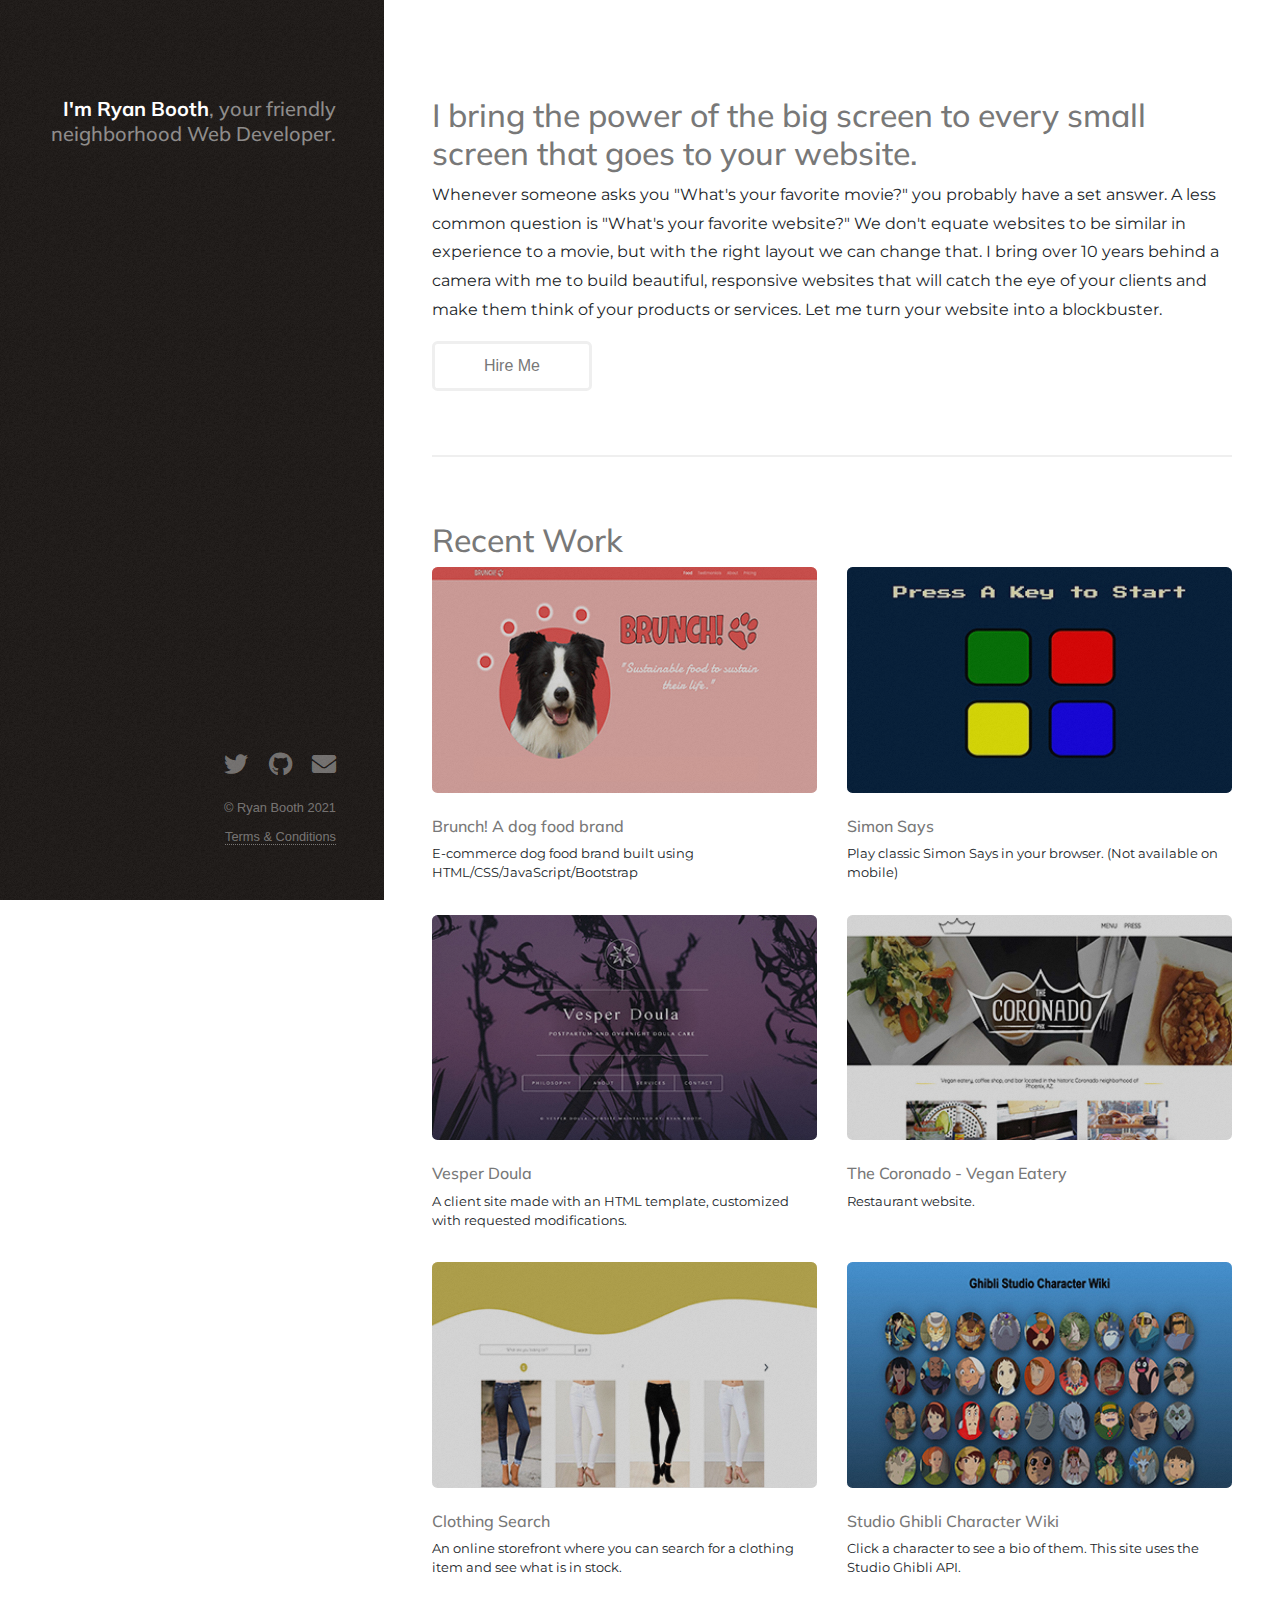
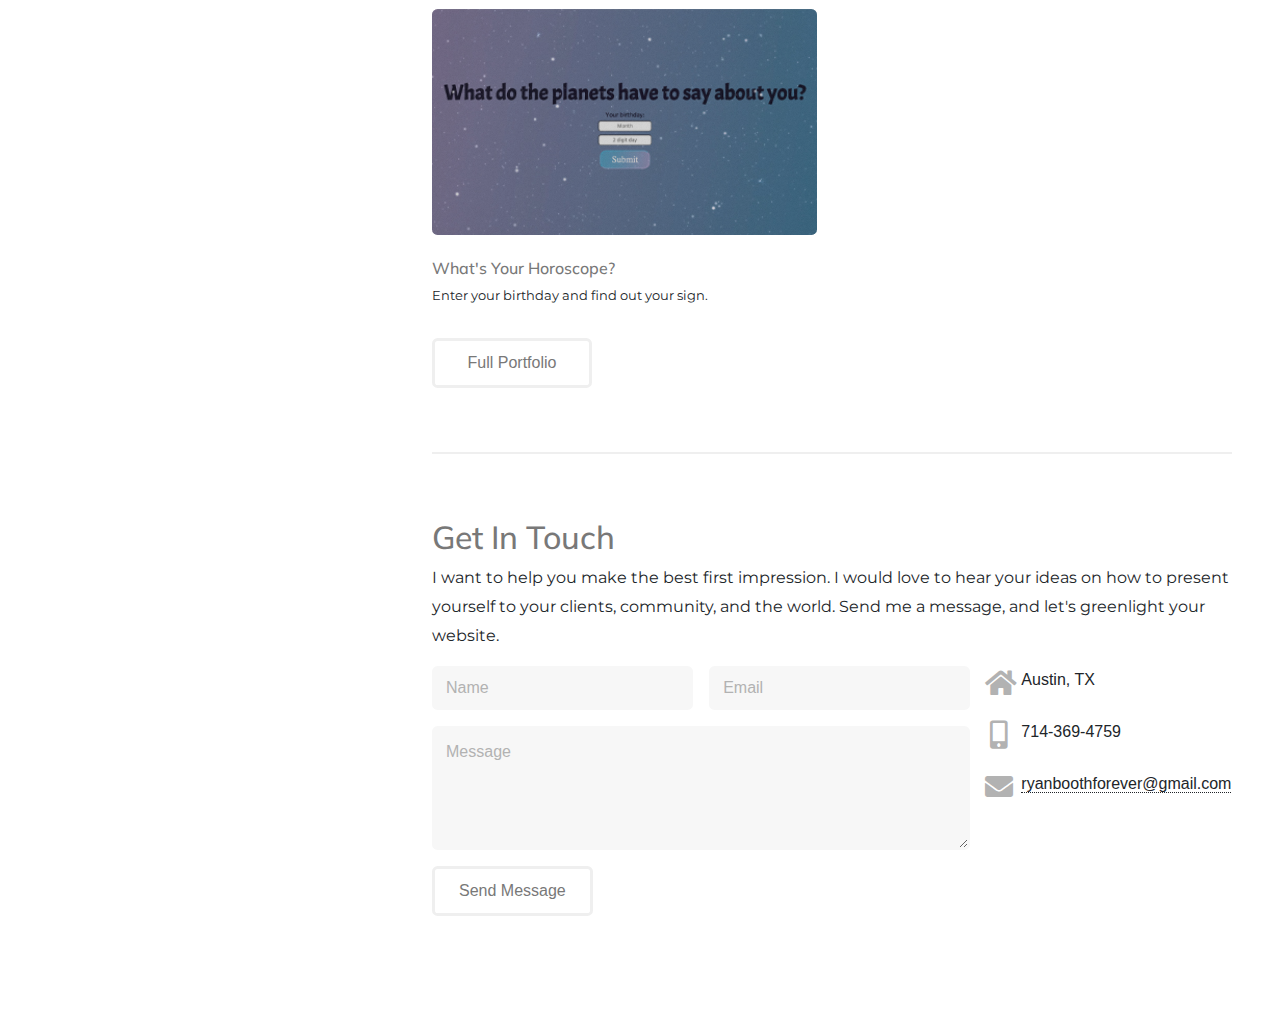
==== commit b5147464: "New headline words" ====
--- a/index.html
+++ b/index.html
@@ -23,7 +23,7 @@
 	<header id="header">
 		<div class="inner">
 
-			<h1><strong>I'm Ryan Booth</strong>, an Austin based<br>
+			<h1><strong>I'm Ryan Booth</strong>, your friendly neighborhood<br>
 				<span class="my-noun">Web Developer.</span>
 		</div>
 	</header>
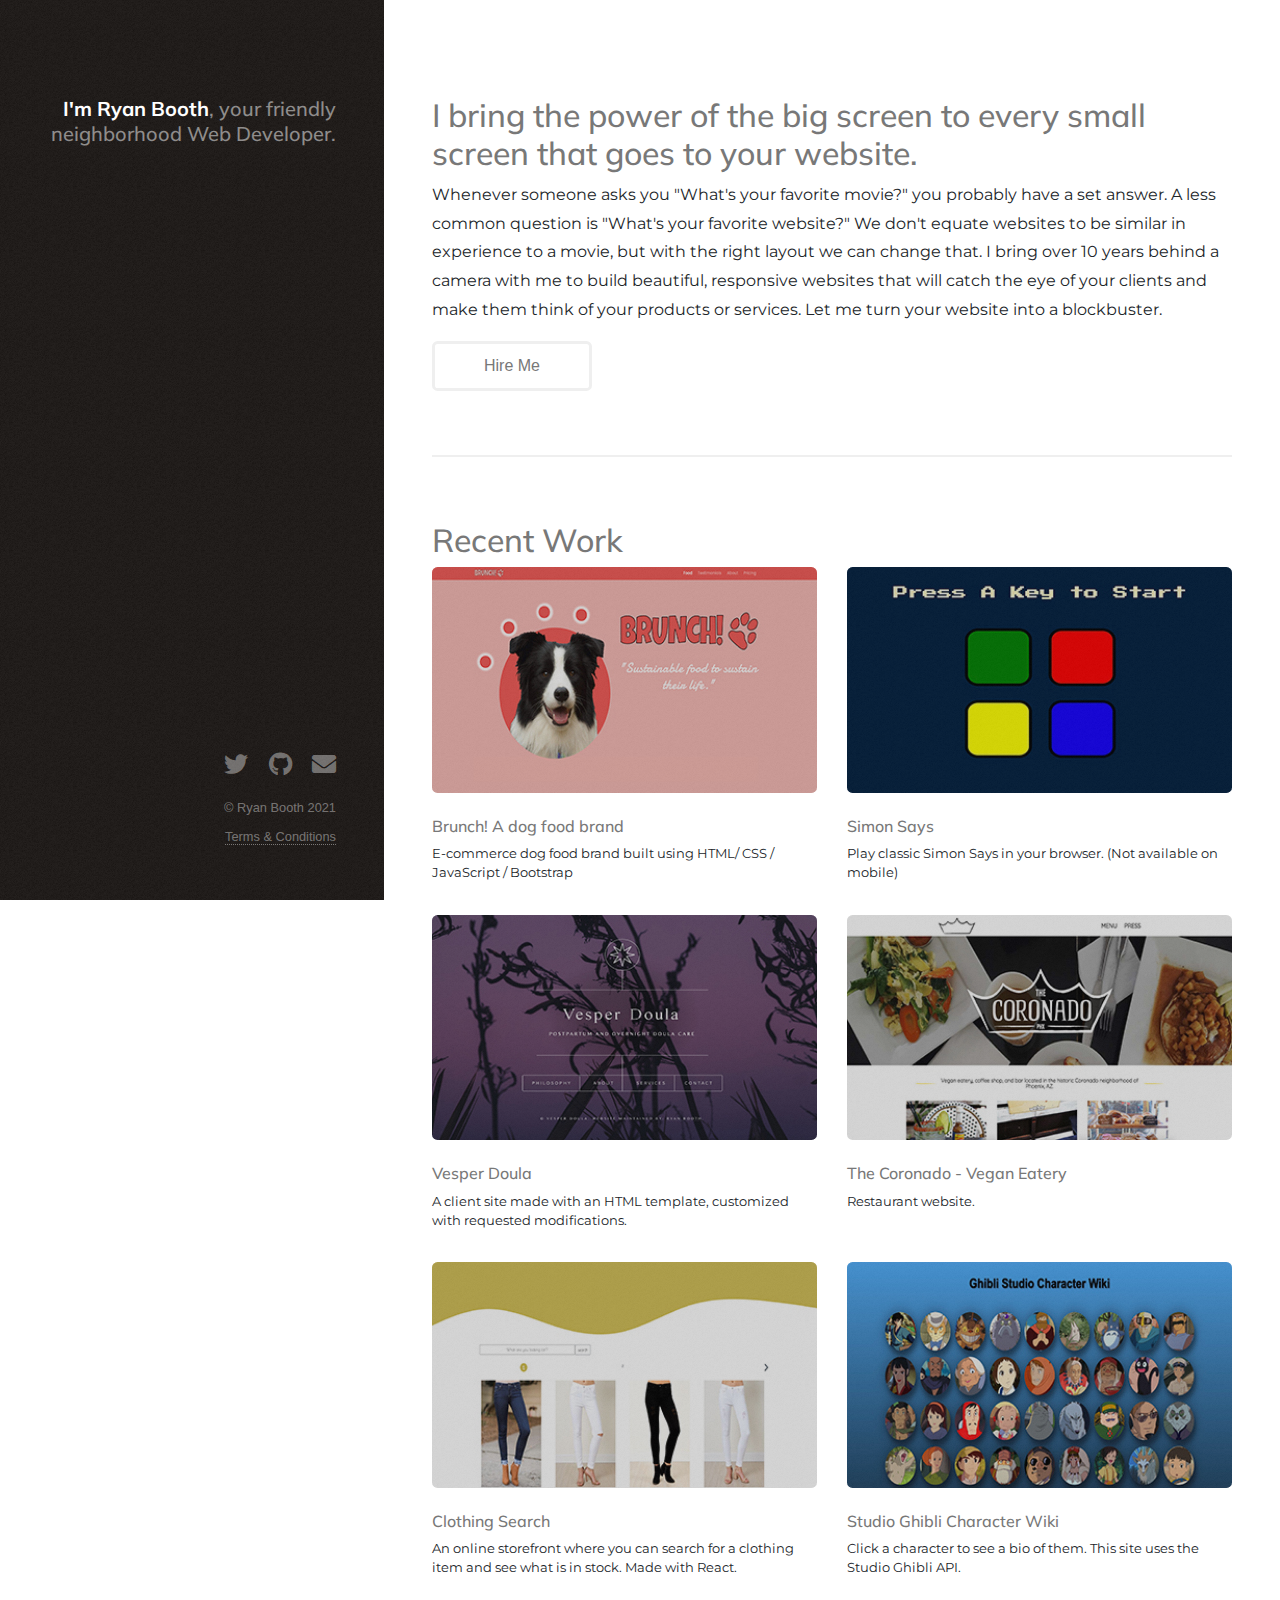
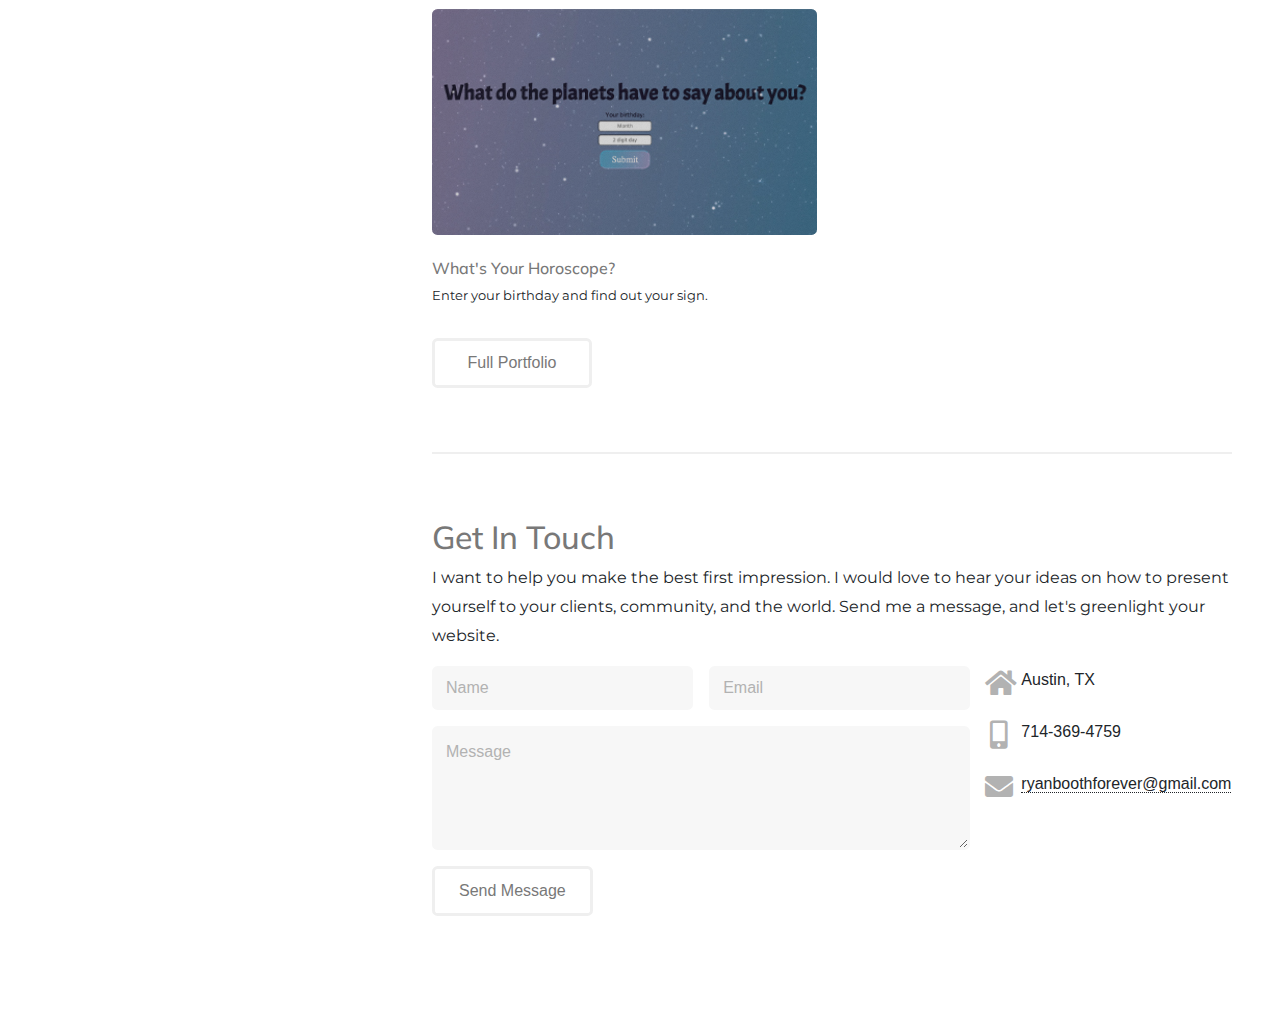
==== commit 769747e3: "Changed Vesper Doula URL to netlify" ====
--- a/index.html
+++ b/index.html
@@ -54,7 +54,7 @@
 					<a href="https://ryanboothforever.github.io/BRUNCH/" class="image fit thumb"><img
 							src="images/thumbs/brunch.jpg" alt="" /></a>
 					<h3>Brunch! A dog food brand</h3>
-					<p>E-commerce dog food brand built using HTML/CSS/JavaScript/Bootstrap</p>
+					<p>E-commerce dog food brand built using HTML/ CSS / JavaScript / Bootstrap</p>
 				</article>
 				<article class="col-6 col-12-xsmall work-item">
 					<a href="https://ryanboothforever.github.io/simon/" class="image fit thumb"><img
@@ -63,8 +63,8 @@
 					<p>Play classic Simon Says in your browser. (Not available on mobile)</p>
 				</article>
 				<article class="col-6 col-12-xsmall work-item">
-					<a href="https://vesperdoula.com" class="image fit thumb"><img src="images/thumbs/vesper.jpg"
-							alt="" /></a>
+					<a href="https://vesper-doula.netlify.app/" class="image fit thumb"><img
+							src="images/thumbs/vesper.jpg" alt="" /></a>
 					<h3>Vesper Doula</h3>
 					<p>A client site made with an HTML template, customized with requested modifications.</p>
 				</article>
@@ -78,7 +78,8 @@
 					<a href="https://clothing-brand-search.herokuapp.com/" class="image fit thumb"><img
 							src="images/thumbs/clothes-search.jpg" alt="" /></a>
 					<h3>Clothing Search</h3>
-					<p>An online storefront where you can search for a clothing item and see what is in stock.
+					<p>An online storefront where you can search for a clothing item and see what is in stock. Made with
+						React.
 					</p>
 				</article>
 				<article class="col-6 col-12-xsmall work-item">
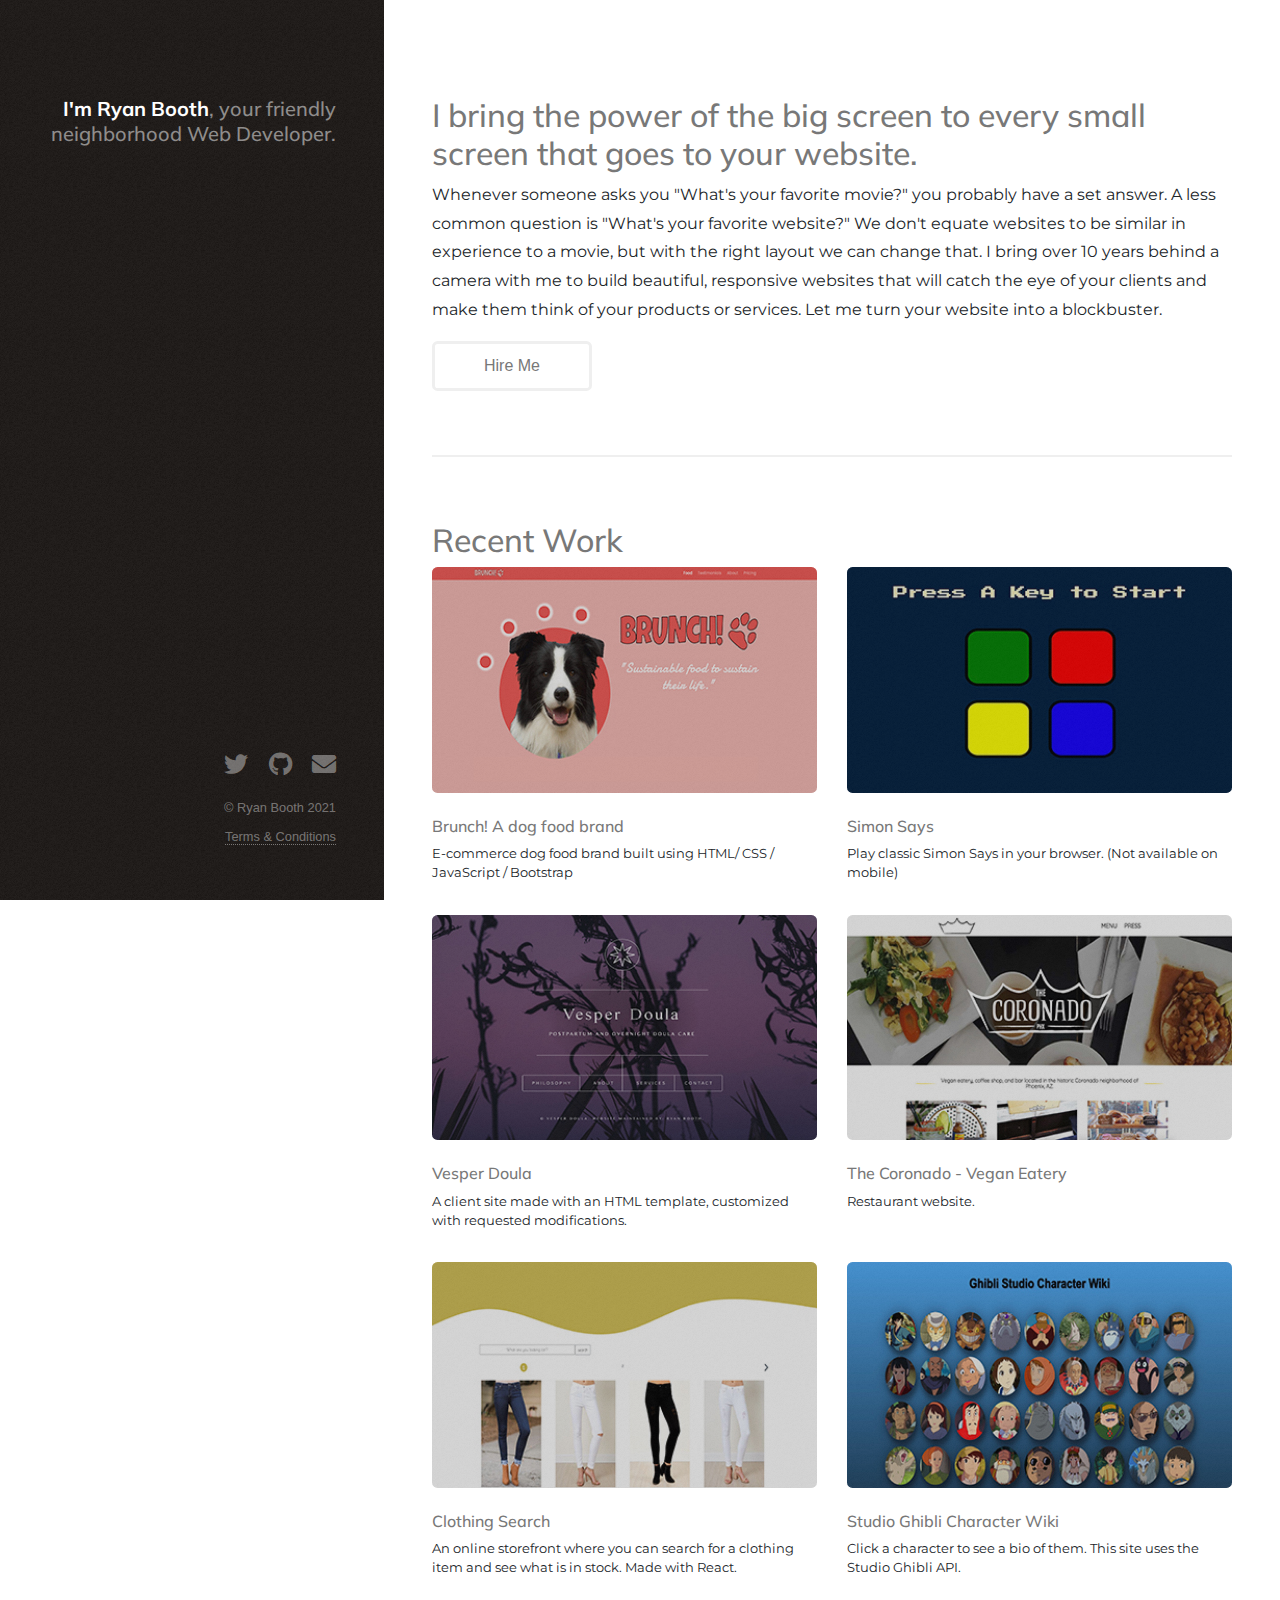
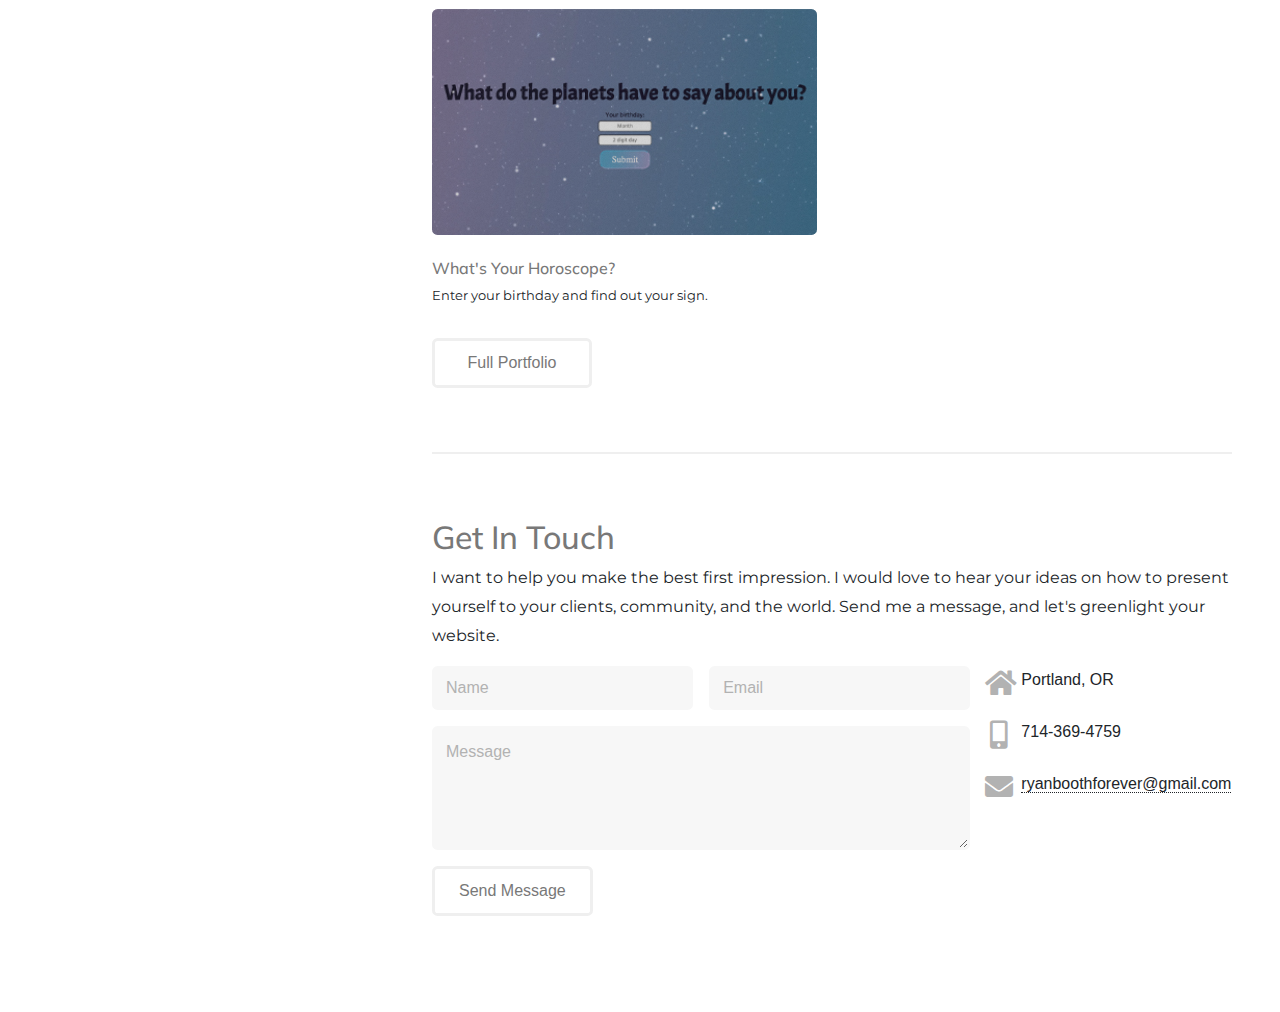
==== commit c3ac935a: "Change of location" ====
--- a/index.html
+++ b/index.html
@@ -129,7 +129,7 @@
 					<ul class="labeled-icons">
 						<li>
 							<h3 class="icon solid fa-home"><span class="label"></span></h3>
-							Austin, TX
+							Portland, OR
 						</li>
 						<li>
 							<h3 class="icon solid fa-mobile-alt"><span class="label">Phone</span></h3>
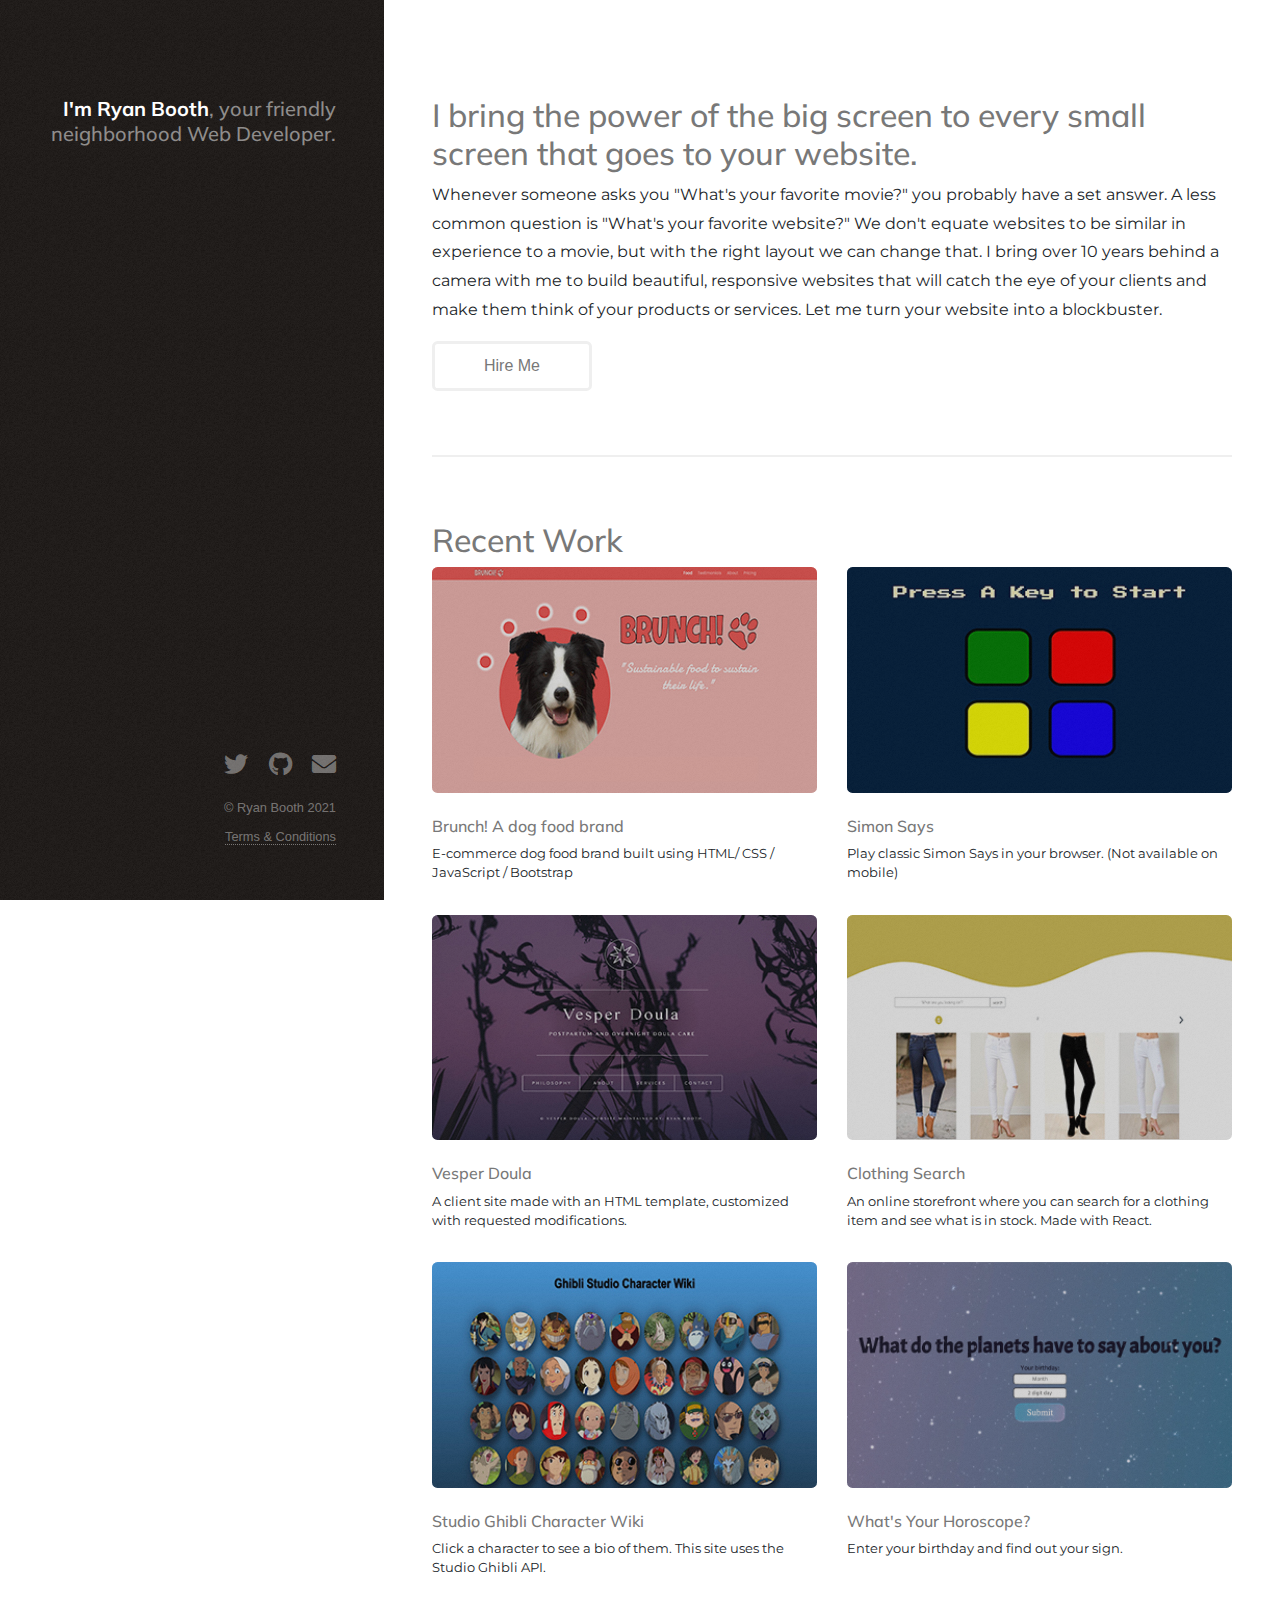
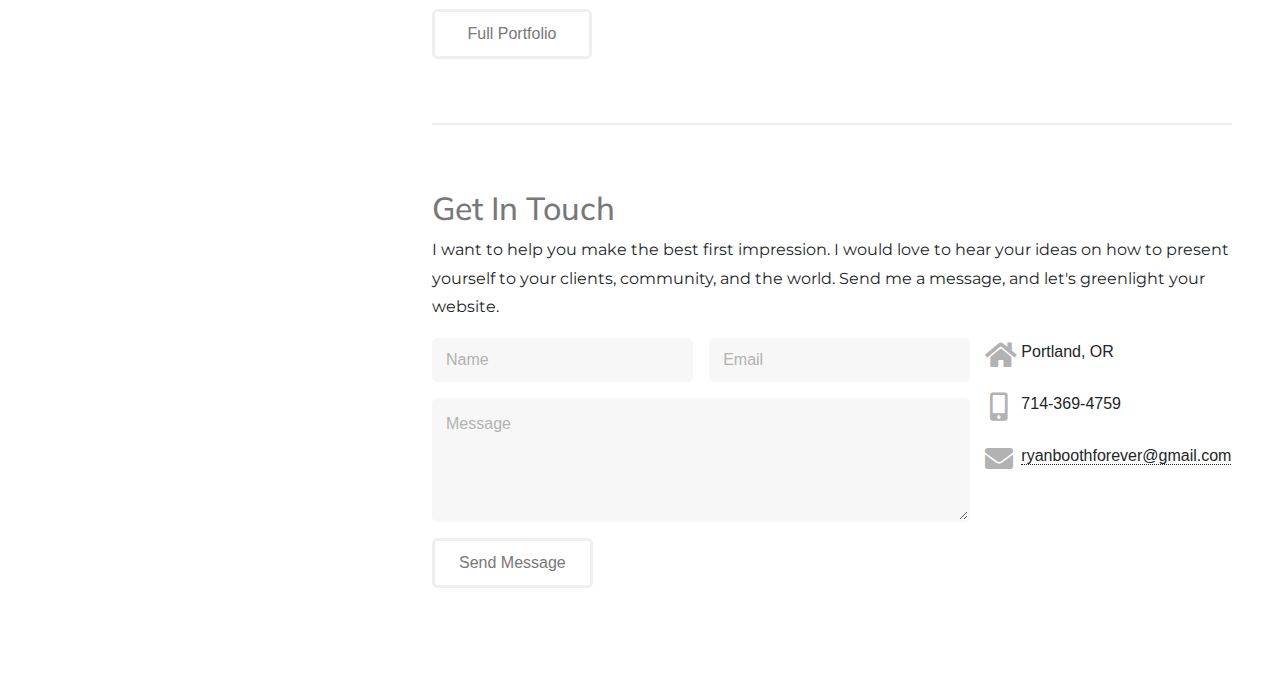
==== commit 1e80bfc9: "Removed Coronado" ====
--- a/index.html
+++ b/index.html
@@ -68,14 +68,14 @@
 					<h3>Vesper Doula</h3>
 					<p>A client site made with an HTML template, customized with requested modifications.</p>
 				</article>
-				<article class="col-6 col-12-xsmall work-item">
+				<!-- <article class="col-6 col-12-xsmall work-item">
 					<a href="https://thecoronadophx.com" class="image fit thumb"><img src="images/thumbs/coronado.jpg"
 							alt="" /></a>
 					<h3>The Coronado - Vegan Eatery</h3>
 					<p>Restaurant website.</p>
-				</article>
-				<article class="col-6 col-12-xsmall work-item">
-					<a href="https://clothing-brand-search.herokuapp.com/" class="image fit thumb"><img
+				</article> -->
+				<article class="col-6 col-12-xsmall work-item">
+					<a href="https://retailsearch.netlify.app/" class="image fit thumb"><img
 							src="images/thumbs/clothes-search.jpg" alt="" /></a>
 					<h3>Clothing Search</h3>
 					<p>An online storefront where you can search for a clothing item and see what is in stock. Made with
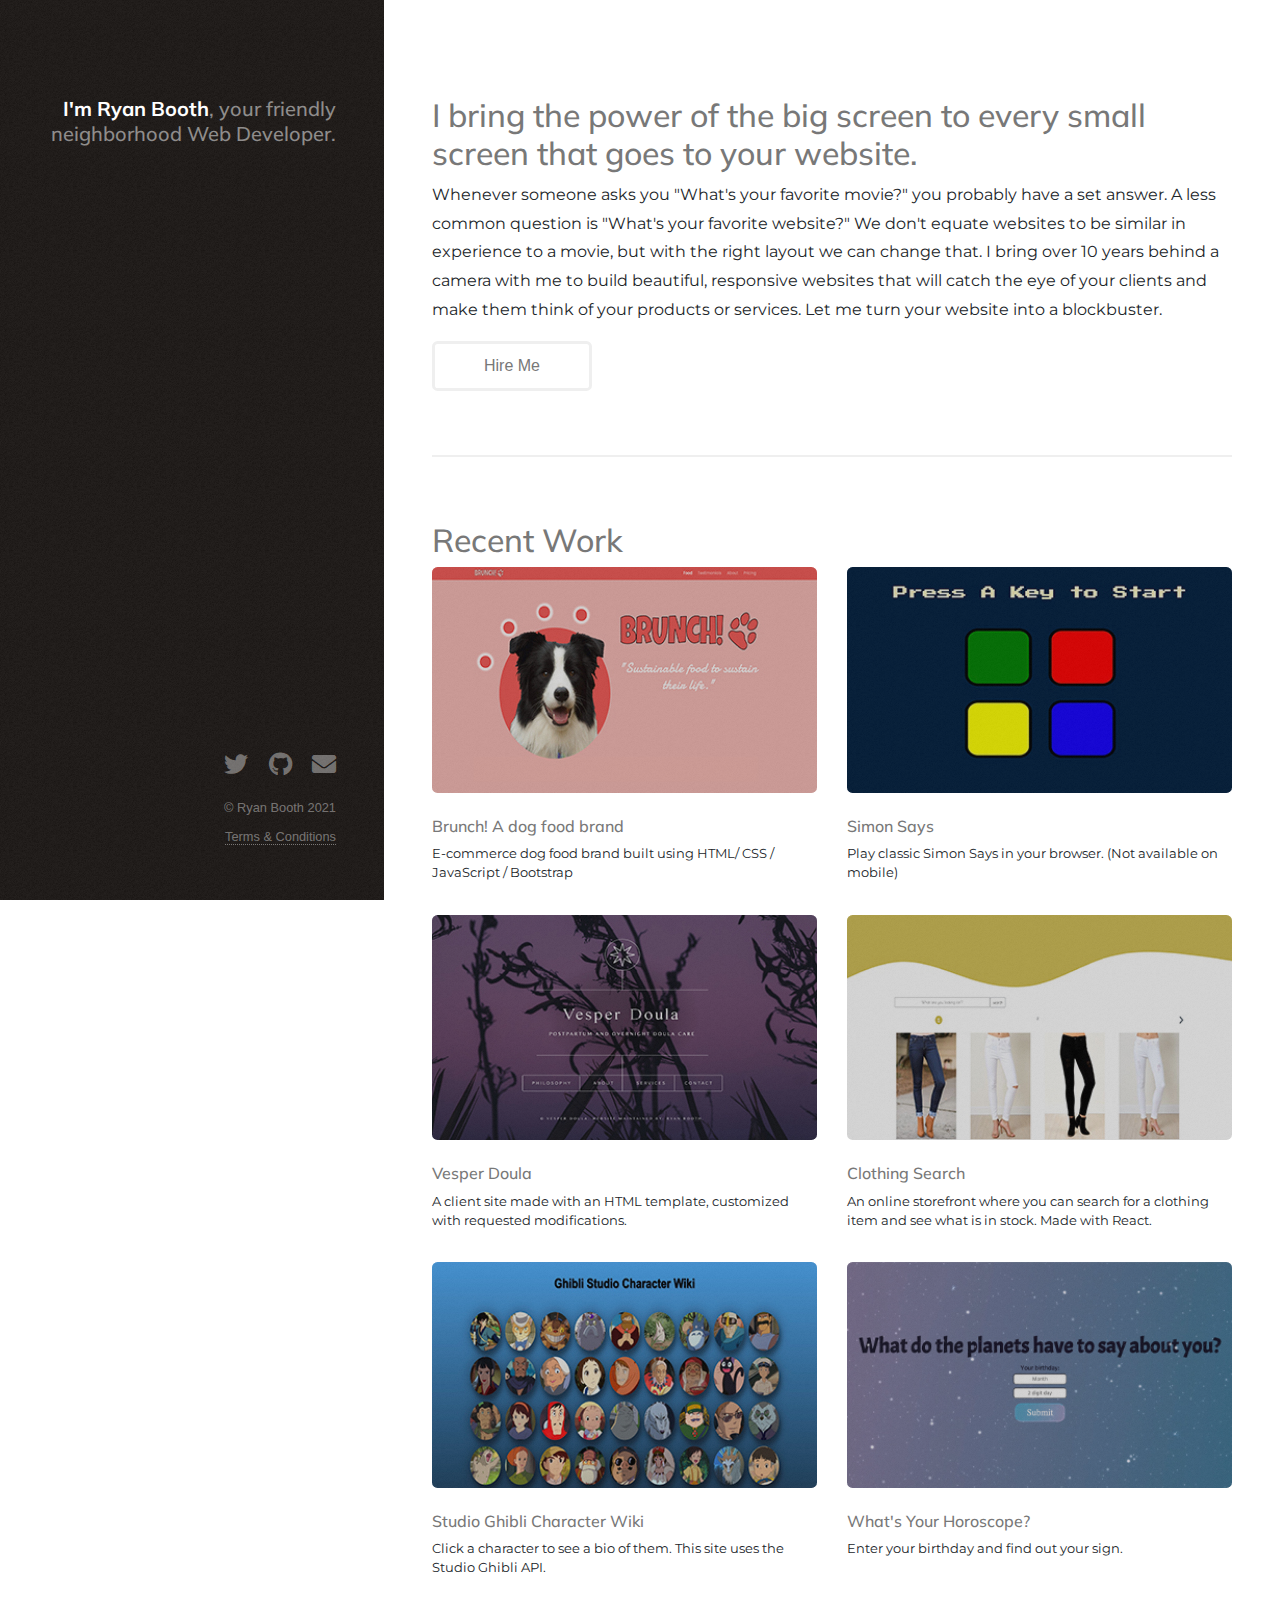
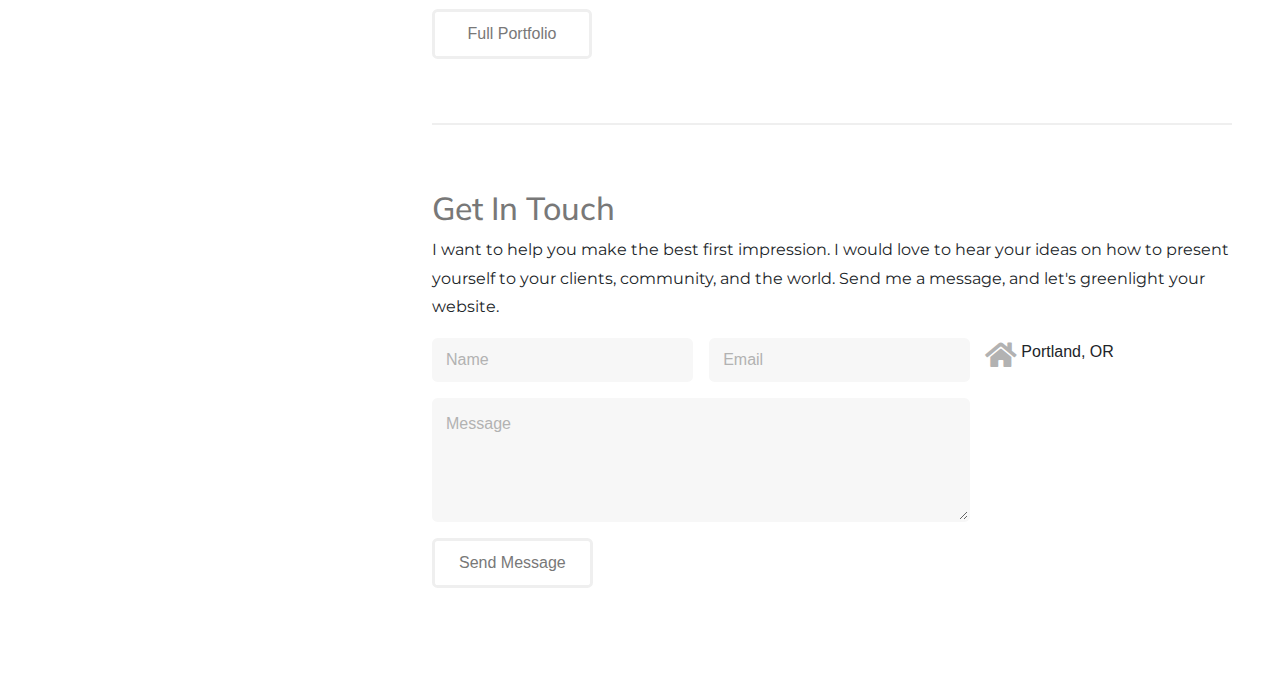
==== commit b4221362: "Removed sensitive info" ====
--- a/index.html
+++ b/index.html
@@ -131,14 +131,6 @@
 							<h3 class="icon solid fa-home"><span class="label"></span></h3>
 							Portland, OR
 						</li>
-						<li>
-							<h3 class="icon solid fa-mobile-alt"><span class="label">Phone</span></h3>
-							714-369-4759
-						</li>
-						<li>
-							<h3 class="icon solid fa-envelope"><span class="label">Email</span></h3>
-							<a href="#">ryanboothforever@gmail.com</a>
-						</li>
 					</ul>
 				</div>
 			</div>
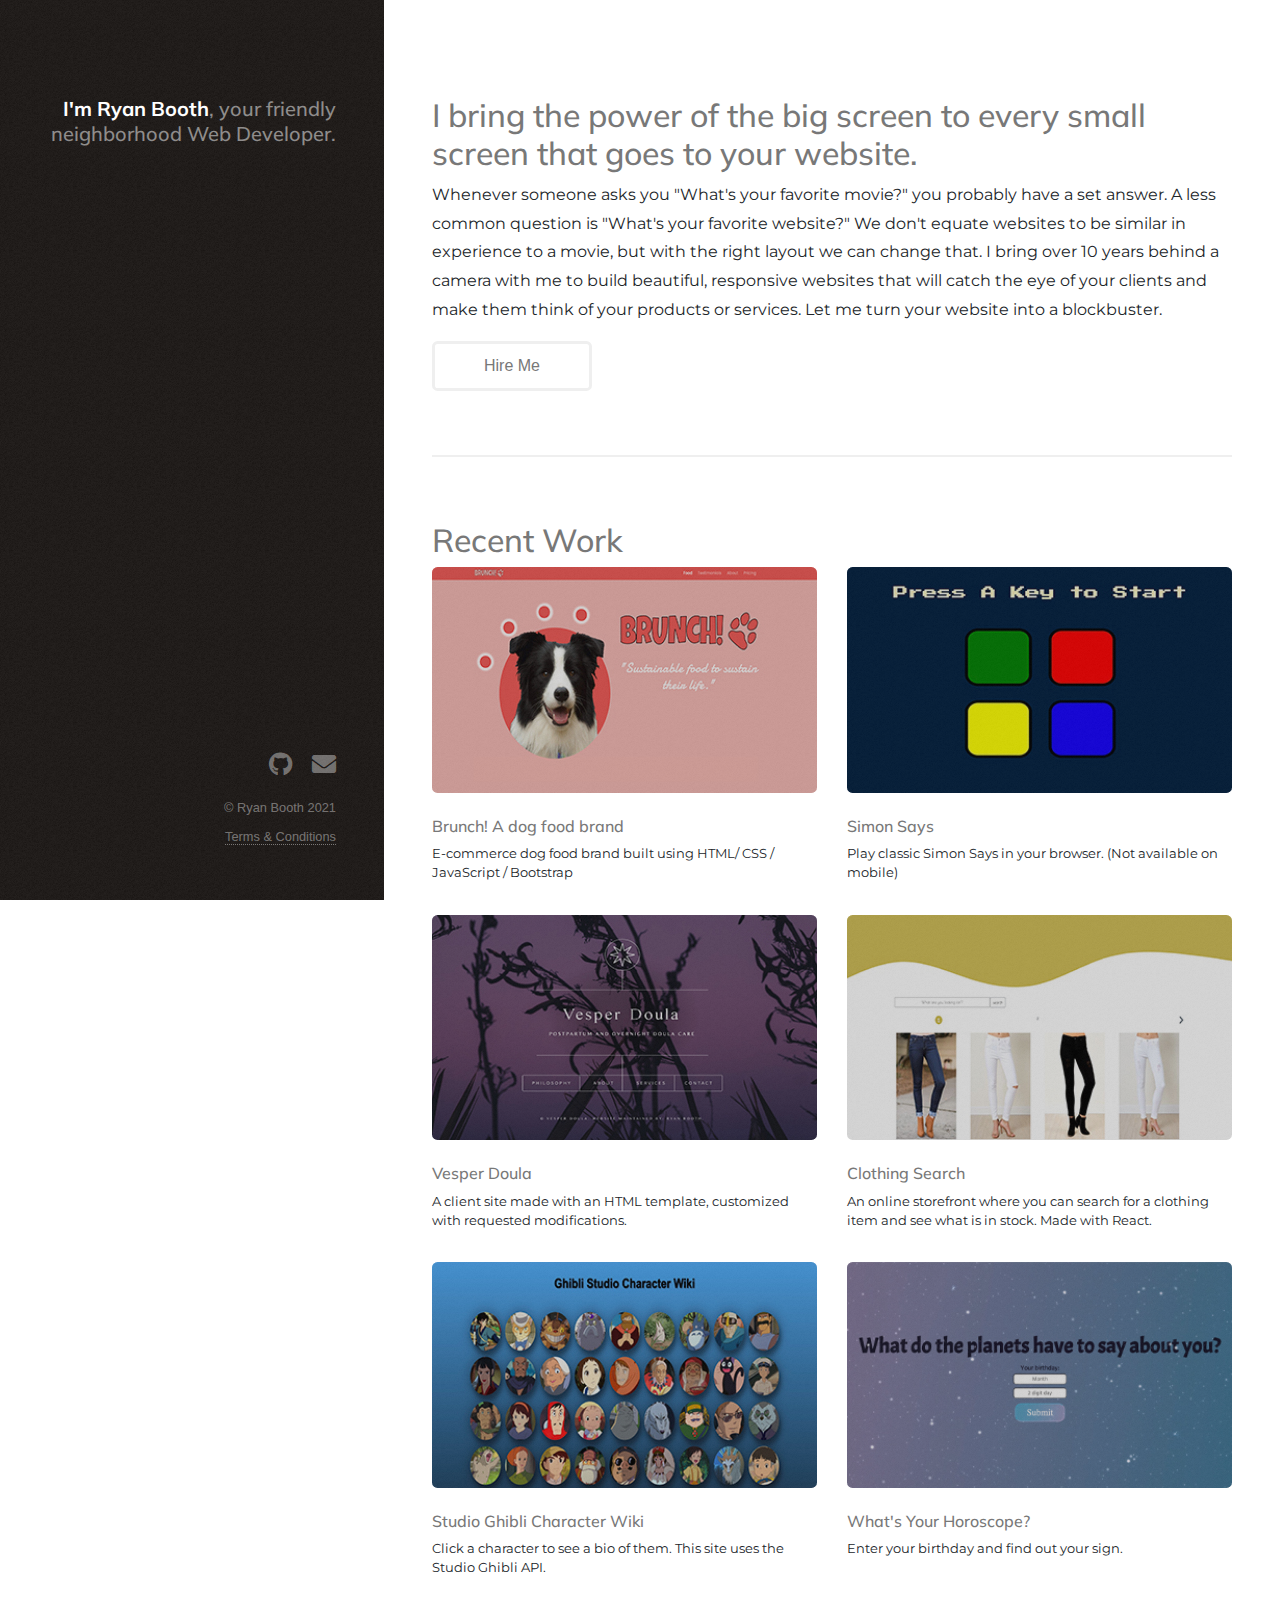
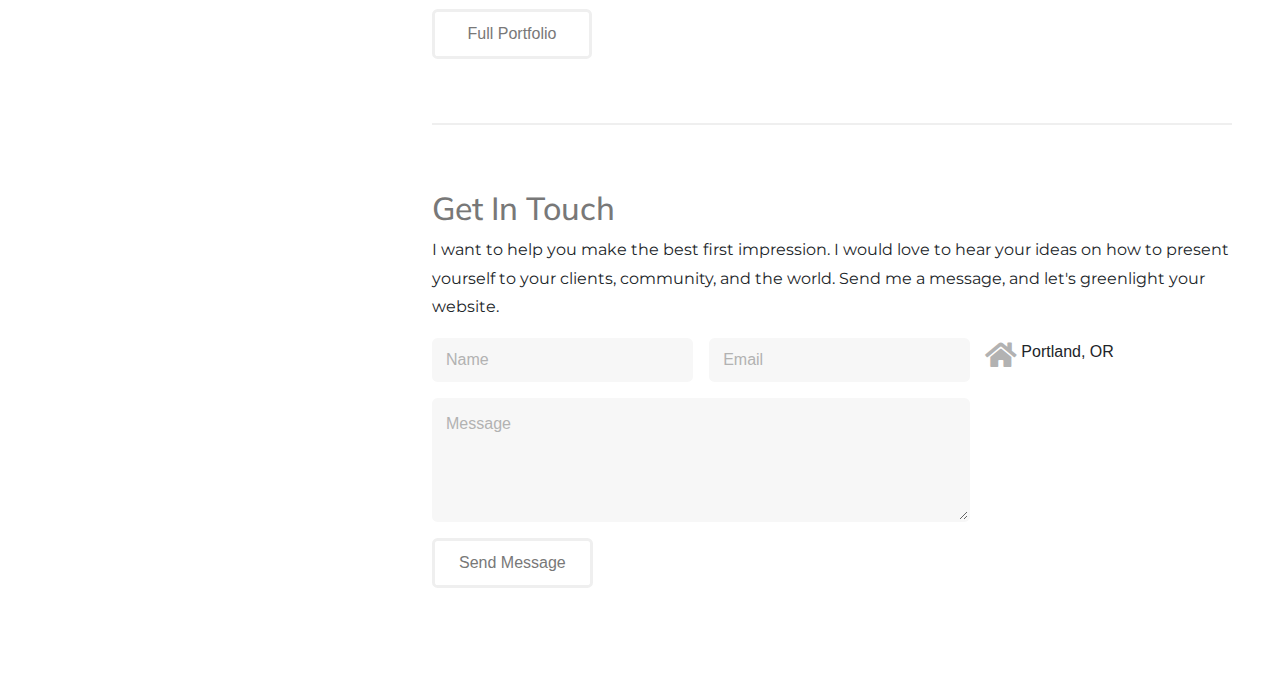
==== commit fa406f32: "Remove Twitter! Good riddance" ====
--- a/index.html
+++ b/index.html
@@ -161,8 +161,6 @@
 		<footer id="footer">
 			<div class="inner">
 				<ul class="icons">
-					<li><a href="https://twitter.com/ryanbooth4ever" class="icon brands fa-twitter"><span
-								class="label">Twitter</span></a></li>
 					<li><a href="https://github.com/ryanboothforever" class="icon brands fa-github"><span
 								class="label">Github</span></a></li>
 					<li><a href="mailto:ryanboothforever@gmail.com" class="icon solid fa-envelope"><span
